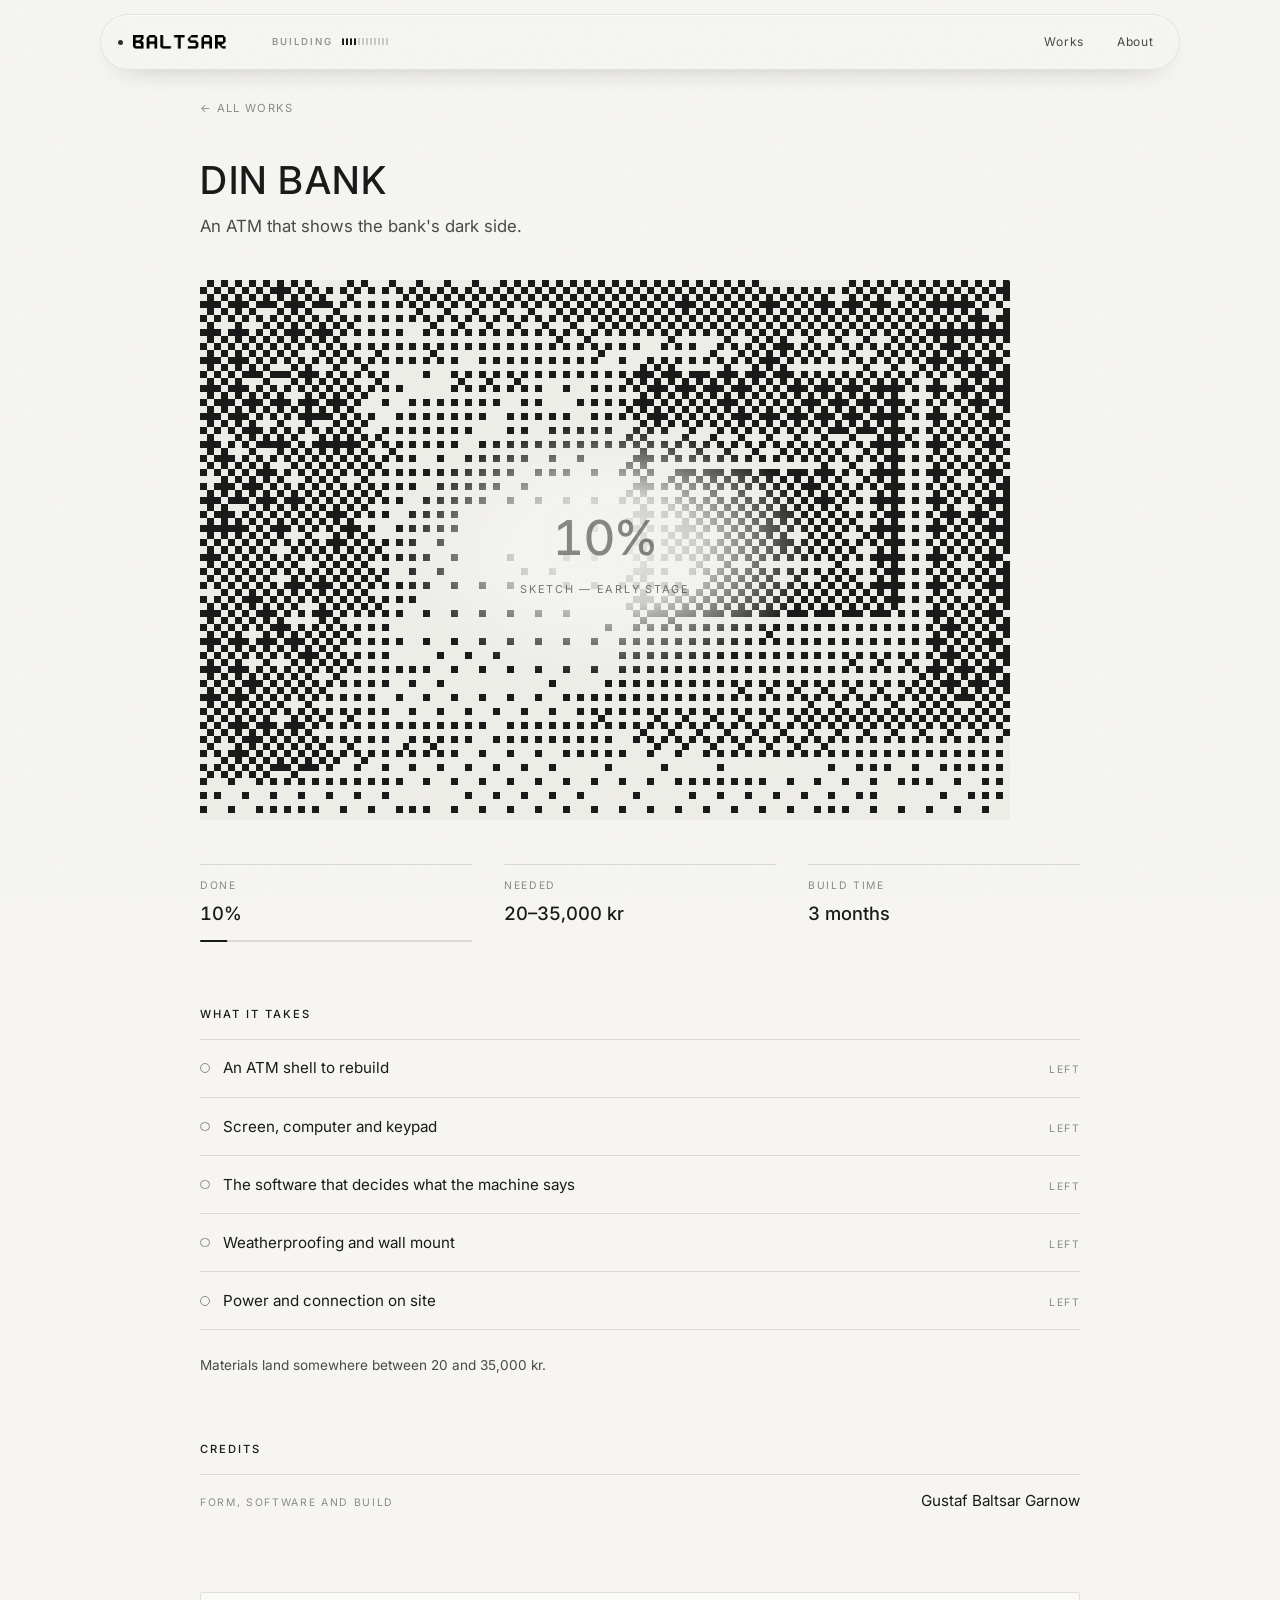
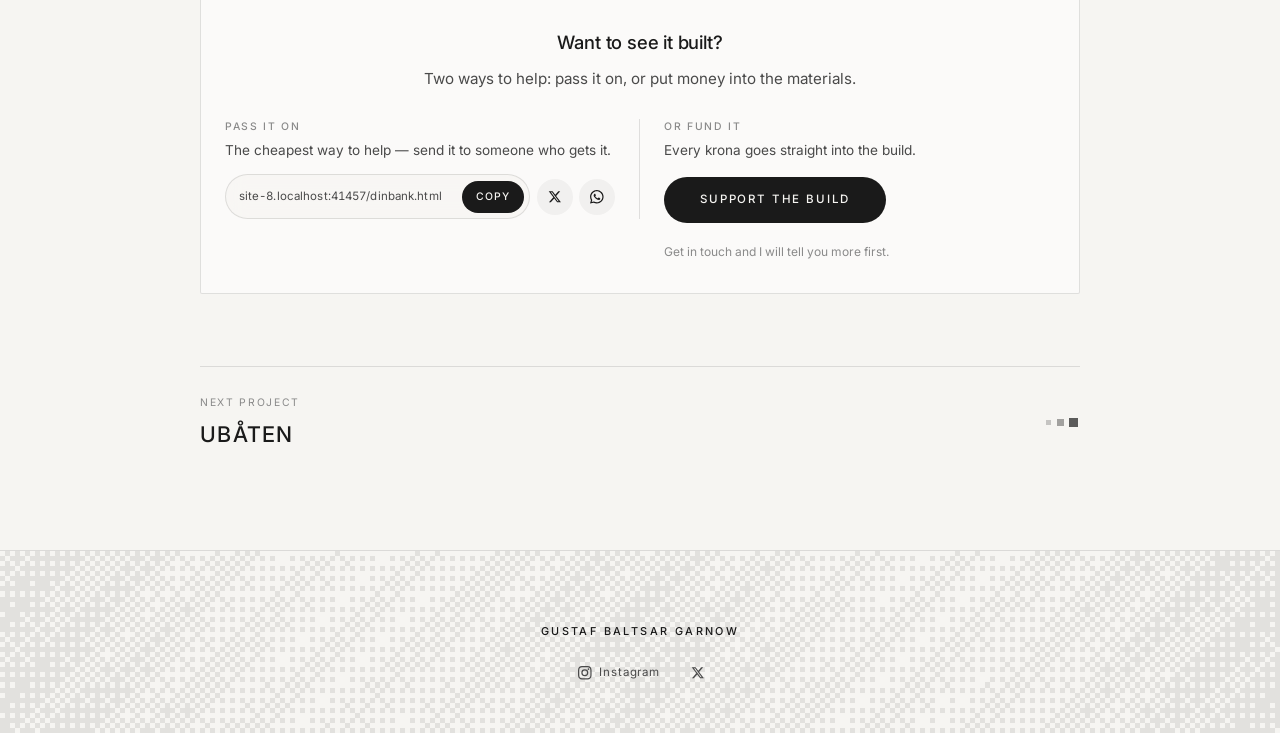
==== dinbank.html @ e1913dc8 "Lead the homepage with a full-bleed LINJEN hero. Keep unfinished works secondary and still — no dith" ====
<!DOCTYPE html>
<html lang="en">
<head>
  <meta charset="UTF-8" />
  <meta name="viewport" content="width=device-width, initial-scale=1" />
  <title>DIN BANK — an ATM that shows the bank's dark side | BALTSAR</title>
  <meta name="description" content="DIN BANK is an ATM with no bank — a build at 10%. Materials between 20 and 35,000 kr. Share it or support the build." />
  <meta name="author" content="Gustaf Baltsar Garnow" />
  <meta name="theme-color" content="#f6f5f2" />
  <meta name="color-scheme" content="light" />
  <link rel="canonical" href="https://www.baltsar.art/dinbank.html" />

  <meta property="og:site_name" content="BALTSAR" />
  <meta property="og:type" content="article" />
  <meta property="og:locale" content="en_GB" />
  <meta property="og:url" content="https://www.baltsar.art/dinbank.html" />
  <meta property="og:title" content="DIN BANK — an ATM that shows the bank's dark side | BALTSAR" />
  <meta property="og:description" content="DIN BANK is an ATM with no bank — a build at 10%. Materials between 20 and 35,000 kr. Share it or support the build." />
  <meta property="og:image" content="https://www.baltsar.art/images/og.jpg" />
  <meta property="og:image:secure_url" content="https://www.baltsar.art/images/og.jpg" />
  <meta property="og:image:type" content="image/jpeg" />
  <meta property="og:image:width" content="1200" />
  <meta property="og:image:height" content="630" />
  <meta property="og:image:alt" content="LINJEN — a phone booth standing alone in a field in Österlen" />

  <meta name="twitter:card" content="summary_large_image" />
  <meta name="twitter:title" content="DIN BANK — an ATM that shows the bank's dark side | BALTSAR" />
  <meta name="twitter:description" content="DIN BANK is an ATM with no bank — a build at 10%. Materials between 20 and 35,000 kr. Share it or support the build." />
  <meta name="twitter:image" content="https://www.baltsar.art/images/og.jpg" />
  <meta name="twitter:image:alt" content="LINJEN — a phone booth standing alone in a field in Österlen" />

  <link rel="icon" href="images/favicon.ico" sizes="any" />
  <link rel="icon" type="image/png" href="images/favicon-32.png" />
  <link rel="apple-touch-icon" href="images/apple-touch-icon.png" />

  <link rel="preconnect" href="https://fonts.googleapis.com" />
  <link rel="preconnect" href="https://fonts.gstatic.com" crossorigin />
  <link href="https://fonts.googleapis.com/css2?family=Inter:wght@300;400;500&display=swap" rel="stylesheet" />
  <link rel="stylesheet" href="styles.css" />
  <script type="application/ld+json">
  {
    "@context": "https://schema.org",
    "@type": "CreativeWork",
    "name": "DIN BANK",
    "headline": "An ATM that shows the bank's dark side.",
    "description": "An ATM with no bank. What it takes to build, and what it costs.",
    "url": "https://www.baltsar.art/dinbank.html",
    "image": "https://www.baltsar.art/images/og-dinbank.jpg",
    "creator": { "@type": "Person", "name": "Gustaf Baltsar Garnow" },
    "inLanguage": "en"
  }
  </script>
</head>
<body>
  <a class="skip-link" href="#top">Skip to content</a>
  <div class="noise" aria-hidden="true"></div>

  <header class="site-header">
    <div class="bar">
      <a class="logo" href="index.html">
        <span class="led" aria-hidden="true"></span>
        <img src="images/logo.png" alt="BALTSAR" width="119" height="18" />
      </a>
      <p class="bar-state" aria-hidden="true" data-progress="34">
        <span class="bar-state-label">Building</span>
        <span class="bar-meter"><b></b></span>
      </p>
      <nav class="nav">
        <a href="index.html#verk">Works</a>
        <a href="index.html#om">About</a>
      </nav>
      <div class="bar-scroll" aria-hidden="true"><span></span></div>
    </div>
  </header>

  <main class="item" id="top">
    <a class="item-back" href="index.html#verk">All works</a>

    <header class="item-head">
      <h1 class="item-title">DIN BANK</h1>
      <p class="item-line">An ATM that shows the bank's dark side.</p>
    </header>

    <figure class="item-hero is-unbuilt" data-dither>
      <img src="images/dinbank-full.jpg" alt="DIN BANK — sketch of an ATM set into a brick wall" />
      <canvas class="dither" aria-hidden="true"></canvas>
      <figcaption class="item-hero-badge">
        <span class="item-hero-pct">10%</span>
        <span class="item-hero-note">Sketch — early stage</span>
      </figcaption>
    </figure>

    <section class="facts" aria-label="Current status">
      <div class="fact">
        <p class="fact-label">Done</p>
        <p class="fact-value">10%</p>
        <div class="fact-bar" aria-hidden="true">
          <div class="fact-bar-fill" data-progress="10"></div>
        </div>
      </div>
      <div class="fact">
        <p class="fact-label">Needed</p>
        <p class="fact-value">20–35,000 kr</p>
      </div>
      <div class="fact">
        <p class="fact-label">Build time</p>
        <p class="fact-value">3 months</p>
      </div>
    </section>

    <section class="block">
      <h2 class="block-heading">What it takes</h2>
      <ul class="steps">
        <li class="step">
          <span class="step-mark" aria-hidden="true"></span>
          <span class="step-text">An ATM shell to rebuild</span>
          <span class="step-state">Left</span>
        </li>
        <li class="step">
          <span class="step-mark" aria-hidden="true"></span>
          <span class="step-text">Screen, computer and keypad</span>
          <span class="step-state">Left</span>
        </li>
        <li class="step">
          <span class="step-mark" aria-hidden="true"></span>
          <span class="step-text">The software that decides what the machine says</span>
          <span class="step-state">Left</span>
        </li>
        <li class="step">
          <span class="step-mark" aria-hidden="true"></span>
          <span class="step-text">Weatherproofing and wall mount</span>
          <span class="step-state">Left</span>
        </li>
        <li class="step">
          <span class="step-mark" aria-hidden="true"></span>
          <span class="step-text">Power and connection on site</span>
          <span class="step-state">Left</span>
        </li>
      </ul>
      <p class="block-note">
        Materials land somewhere between 20 and 35,000 kr.
      </p>
    </section>

    <section class="block">
      <h2 class="block-heading">Credits</h2>
      <ul class="credits">
        <li class="credit">
          <span class="credit-label">Form, software and build</span>
          <span class="credit-value">Gustaf Baltsar Garnow</span>
        </li>
      </ul>
    </section>

    <section class="support" data-share aria-label="Support this work">
      <h2 class="support-heading">Want to see it built?</h2>
      <p class="support-text">
        Two ways to help: pass it on, or put money into the materials.
      </p>

      <div class="support-ways">
        <div class="support-way">
          <p class="support-way-label">Pass it on</p>
          <p class="support-way-note">The cheapest way to help — send it to someone who gets it.</p>
      <div class="share-rail">
        <div class="share-link">
          <span class="share-url" data-share-url></span>
          <button class="share-copy" type="button" data-share-copy>Copy</button>
        </div>
        <button class="share-native" type="button" data-share-native hidden aria-label="Share via device">
          <svg viewBox="0 0 24 24" aria-hidden="true"><path fill="currentColor" d="M18 16.08c-.76 0-1.44.3-1.96.77L8.91 12.7c.05-.23.09-.46.09-.7s-.04-.47-.09-.7l7.05-4.11c.54.5 1.25.81 2.04.81 1.66 0 3-1.34 3-3s-1.34-3-3-3-3 1.34-3 3c0 .24.04.47.09.7L8.04 9.81C7.5 9.31 6.79 9 6 9c-1.66 0-3 1.34-3 3s1.34 3 3 3c.79 0 1.5-.31 2.04-.81l7.12 4.16c-.05.21-.08.43-.08.65 0 1.61 1.31 2.92 2.92 2.92s2.92-1.31 2.92-2.92-1.31-2.92-2.92-2.92z"/></svg>
          <span>Share</span>
        </button>
        <a class="share-icon" data-share-x href="#" target="_blank" rel="noopener" aria-label="Share on X">
          <svg viewBox="0 0 24 24" aria-hidden="true"><path fill="currentColor" d="M18.244 2.25h3.308l-7.227 8.26 8.502 11.24H16.17l-5.214-6.817L4.99 21.75H1.68l7.73-8.835L1.254 2.25H8.08l4.713 6.231zm-1.161 17.52h1.833L7.084 4.126H5.117z"/></svg>
        </a>
        <a class="share-icon" data-share-wa href="#" target="_blank" rel="noopener" aria-label="Share on WhatsApp">
          <svg viewBox="0 0 24 24" aria-hidden="true"><path fill="currentColor" d="M17.47 14.38c-.29-.14-1.7-.84-1.96-.93-.26-.1-.45-.14-.64.14-.19.28-.74.93-.9 1.12-.17.19-.33.21-.62.07-.29-.14-1.21-.45-2.3-1.43-.85-.76-1.42-1.7-1.59-1.98-.17-.29-.02-.44.12-.58.13-.13.29-.33.43-.5.14-.17.19-.28.29-.47.1-.19.05-.35-.02-.5-.07-.14-.64-1.54-.88-2.11-.23-.55-.47-.48-.64-.48h-.55c-.19 0-.5.07-.76.35-.26.28-1 1-1 2.43s1.02 2.82 1.17 3.01c.14.19 2.01 3.07 4.87 4.3.68.29 1.21.47 1.62.6.68.22 1.3.19 1.79.11.55-.08 1.7-.69 1.94-1.36.24-.67.24-1.24.17-1.36-.07-.11-.26-.18-.55-.32zM12.05 21.8h-.01a9.8 9.8 0 0 1-4.98-1.36l-.36-.21-3.7.97.99-3.61-.24-.37a9.77 9.77 0 0 1-1.5-5.22c0-5.4 4.4-9.8 9.81-9.8 2.62 0 5.08 1.02 6.93 2.88a9.74 9.74 0 0 1 2.87 6.93c0 5.41-4.4 9.8-9.8 9.8zm8.34-18.14A11.57 11.57 0 0 0 12.04 0C5.46 0 .1 5.35.1 11.93c0 2.1.55 4.15 1.59 5.96L0 24l6.26-1.64a11.9 11.9 0 0 0 5.78 1.47h.01c6.58 0 11.93-5.35 11.93-11.93 0-3.19-1.24-6.18-3.49-8.43z"/></svg>
        </a>
      </div>
        </div>

        <div class="support-way">
          <p class="support-way-label">Or fund it</p>
          <p class="support-way-note">Every krona goes straight into the build.</p>
          <a class="btn" href="mailto:hej@baltsar.art?subject=DIN%20BANK">Support the build</a>
          <p class="support-note">Get in touch and I will tell you more first.</p>
        </div>
      </div>
    </section>

    <nav class="item-next" aria-label="More works">
      <a href="ubaten.html">
        <span class="item-next-copy">
          <span class="item-next-label">Next project</span>
          <span class="item-next-title">UBÅTEN</span>
        </span>
        <span class="item-next-glyph" aria-hidden="true">
          <i></i><i></i><i></i>
        </span>
      </a>
    </nav>
  </main>

  <footer class="site-footer">
    <canvas class="footer-field" data-footer-field aria-hidden="true"></canvas>
    <div class="footer-inner">
      <p class="footer-name">Gustaf Baltsar Garnow</p>
      <nav class="footer-social" aria-label="Social">
        <a href="https://www.instagram.com/gustafbaltsar/" target="_blank" rel="noopener" aria-label="Instagram">
          <svg viewBox="0 0 24 24" aria-hidden="true"><path fill="currentColor" d="M12 2.16c3.2 0 3.58.01 4.85.07 3.25.15 4.77 1.69 4.92 4.92.06 1.27.07 1.65.07 4.85s-.01 3.58-.07 4.85c-.15 3.23-1.66 4.77-4.92 4.92-1.27.06-1.65.07-4.85.07s-3.58-.01-4.85-.07c-3.26-.15-4.77-1.7-4.92-4.92-.06-1.27-.07-1.65-.07-4.85s.01-3.58.07-4.85C2.38 3.92 3.9 2.38 7.15 2.23 8.42 2.17 8.8 2.16 12 2.16M12 0C8.74 0 8.33.01 7.05.07 2.7.27.27 2.69.07 7.05.01 8.33 0 8.74 0 12s.01 3.67.07 4.95c.2 4.36 2.62 6.78 6.98 6.98C8.33 23.99 8.74 24 12 24s3.67-.01 4.95-.07c4.35-.2 6.78-2.62 6.98-6.98.06-1.28.07-1.69.07-4.95s-.01-3.67-.07-4.95C23.73 2.69 21.31.27 16.95.07 15.67.01 15.26 0 12 0zm0 5.84A6.16 6.16 0 1 0 18.16 12 6.16 6.16 0 0 0 12 5.84zM12 16a4 4 0 1 1 4-4 4 4 0 0 1-4 4zm6.41-11.85a1.44 1.44 0 1 0 1.44 1.44 1.44 1.44 0 0 0-1.44-1.44z"/></svg>
          <span>Instagram</span>
        </a>
        <a href="https://x.com/gustafgarnow" target="_blank" rel="noopener" aria-label="X">
          <svg viewBox="0 0 24 24" aria-hidden="true"><path fill="currentColor" d="M18.244 2.25h3.308l-7.227 8.26 8.502 11.24H16.17l-5.214-6.817L4.99 21.75H1.68l7.73-8.835L1.254 2.25H8.08l4.713 6.231zm-1.161 17.52h1.833L7.084 4.126H5.117z"/></svg>
        </a>
      </nav>
    </div>
  </footer>

  <div class="lightbox" id="lightbox" hidden aria-hidden="true">
    <button class="lightbox-backdrop" type="button" aria-label="Close image" data-lightbox-close></button>
    <div class="lightbox-inner" role="dialog" aria-modal="true" aria-label="Enlarged image">
      <button class="lightbox-close" type="button" aria-label="Close image" data-lightbox-close>
        <span aria-hidden="true"></span>
      </button>
      <img class="lightbox-img" src="" alt="" />
      <p class="lightbox-caption"></p>
    </div>
  </div>

  <script src="main.js?v=5"></script>
</body>
</html>
---- styles.css ----
/* BALTSAR — light, minimal, always visible */

:root {
  --bg: #f6f5f2;
  --bg-soft: #eeede8;
  --ink: #1a1a1a;
  --ink-muted: #4a4a4a;
  --ink-faint: #8a8a8a;
  --line: rgba(26, 26, 26, 0.12);
  --ease: cubic-bezier(0.22, 1, 0.36, 1);
  --ease-out: cubic-bezier(0.16, 1, 0.3, 1);
  --radius: 2px;
}

*,
*::before,
*::after {
  box-sizing: border-box;
  margin: 0;
  padding: 0;
}

html {
  scroll-behavior: smooth;
  -webkit-font-smoothing: antialiased;
  -moz-osx-font-smoothing: grayscale;
}

@media (prefers-reduced-motion: reduce) {
  html { scroll-behavior: auto; }
  *, *::before, *::after {
    animation-duration: 0.01ms !important;
    animation-iteration-count: 1 !important;
    transition-duration: 0.01ms !important;
  }
}

body {
  font-family: "Inter", system-ui, -apple-system, sans-serif;
  font-weight: 400;
  font-size: 15px;
  line-height: 1.5;
  color: var(--ink);
  background: var(--bg);
  min-height: 100vh;
  overflow-x: hidden;
}

/* subtle film grain */
.noise {
  pointer-events: none;
  position: fixed;
  inset: 0;
  z-index: 1000;
  opacity: 0.03;
  background-image: url("data:image/svg+xml,%3Csvg viewBox='0 0 256 256' xmlns='http://www.w3.org/2000/svg'%3E%3Cfilter id='n'%3E%3CfeTurbulence type='fractalNoise' baseFrequency='0.85' numOctaves='4' stitchTiles='stitch'/%3E%3C/filter%3E%3Crect width='100%25' height='100%25' filter='url(%23n)'/%3E%3C/svg%3E");
  background-size: 180px;
  mix-blend-mode: multiply;
}

.skip-link {
  position: absolute;
  left: 1rem;
  top: -4rem;
  z-index: 200;
  padding: 0.65rem 1rem;
  background: var(--ink);
  color: var(--bg);
  font-size: 0.75rem;
  letter-spacing: 0.08em;
  text-transform: uppercase;
  text-decoration: none;
  border-radius: var(--radius);
  transition: top 0.2s var(--ease);
}

.skip-link:focus {
  top: 1rem;
}

/* header — floating glass bar */
.site-header {
  position: fixed;
  top: 0;
  left: 0;
  right: 0;
  z-index: 100;
  padding: 0.85rem 1.5rem;
  transition: padding 0.5s var(--ease);
}

.site-header.is-scrolled {
  padding: 0.5rem 1.5rem;
}

.bar {
  position: relative;
  max-width: 1080px;
  margin: 0 auto;
  display: flex;
  align-items: center;
  justify-content: space-between;
  gap: 1.5rem;
  padding: 0.7rem 0.75rem 0.7rem 1.1rem;
  border-radius: 999px;
  border: 1px solid rgba(26, 26, 26, 0.07);
  background: rgba(246, 245, 242, 0.5);
  backdrop-filter: blur(16px) saturate(1.7);
  -webkit-backdrop-filter: blur(16px) saturate(1.7);
  box-shadow: inset 0 1px 0 rgba(255, 255, 255, 0.75),
    0 10px 30px -24px rgba(26, 26, 26, 0.9);
  transition: background 0.5s var(--ease), border-color 0.5s var(--ease),
    box-shadow 0.5s var(--ease), padding 0.5s var(--ease);
}

.is-scrolled .bar {
  padding: 0.55rem 0.75rem 0.55rem 1.1rem;
  border-color: rgba(26, 26, 26, 0.11);
  background: rgba(246, 245, 242, 0.72);
  box-shadow: inset 0 1px 0 rgba(255, 255, 255, 0.8),
    0 14px 34px -26px rgba(26, 26, 26, 1);
}

/* dot grain caught in the glass */
.bar::before {
  content: "";
  position: absolute;
  inset: 0;
  border-radius: inherit;
  pointer-events: none;
  background-image: radial-gradient(var(--ink) 0.5px, transparent 0.6px);
  background-size: 4px 4px;
  opacity: 0.045;
}

/* light passes over the glass when you come near */
.bar::after {
  content: "";
  position: absolute;
  inset: 0;
  border-radius: inherit;
  pointer-events: none;
  background-image: linear-gradient(
    100deg,
    transparent 40%,
    rgba(255, 255, 255, 0.8) 50%,
    transparent 60%
  );
  background-size: 250% 100%;
  background-position: 130% 0;
  opacity: 0;
  transition: opacity 0.4s var(--ease), background-position 1.2s var(--ease-out);
}

.bar:hover::after {
  opacity: 1;
  background-position: -30% 0;
}

/* site state readout */
.bar-state {
  display: flex;
  align-items: center;
  gap: 0.6rem;
  margin-right: auto;
  margin-left: 1.4rem;
}

.bar-state-label {
  font-size: 0.6rem;
  font-weight: 500;
  letter-spacing: 0.2em;
  text-transform: uppercase;
  color: var(--ink-faint);
}

.bar-meter {
  position: relative;
  width: 46px;
  height: 7px;
  background-image: repeating-linear-gradient(
    to right,
    rgba(26, 26, 26, 0.2) 0 2px,
    transparent 2px 4px
  );
}

.bar-meter b {
  position: absolute;
  inset: 0;
  background-image: repeating-linear-gradient(
    to right,
    var(--ink) 0 2px,
    transparent 2px 4px
  );
  clip-path: inset(0 100% 0 0);
  transition: clip-path 1.4s steps(12, end) 0.35s;
}

/* scroll readout along the bottom of the glass */
.bar-scroll {
  position: absolute;
  left: 1.1rem;
  right: 1.1rem;
  bottom: 0;
  height: 2px;
  overflow: hidden;
}

.bar-scroll span {
  display: block;
  height: 100%;
  background-image: radial-gradient(var(--ink) 0.7px, transparent 0.9px);
  background-size: 4px 4px;
  transform: scaleX(0);
  transform-origin: left;
  opacity: 0.35;
  transition: transform 0.15s linear;
}

.logo {
  display: inline-flex;
  align-items: center;
  gap: 0.6rem;
  color: var(--ink);
  text-decoration: none;
  transition: opacity 0.3s var(--ease);
}

.logo img {
  display: block;
  height: 14px;
  width: auto;
  image-rendering: -webkit-optimize-contrast;
}

.logo:hover {
  opacity: 0.55;
}

/* status light — the site is being built, not finished */
.led {
  width: 5px;
  height: 5px;
  border-radius: 50%;
  background: var(--ink);
  opacity: 0.9;
  animation: led 6s steps(1, end) infinite;
}

@keyframes led {
  0%, 84% { opacity: 0.9; }
  85%, 87% { opacity: 0.15; }
  88%, 90% { opacity: 0.9; }
  91%, 93% { opacity: 0.15; }
  94%, 100% { opacity: 0.9; }
}

.nav {
  display: flex;
  gap: 0.35rem;
}

.nav a {
  position: relative;
  padding: 0.45rem 0.85rem;
  border-radius: 999px;
  font-size: 0.75rem;
  font-weight: 400;
  letter-spacing: 0.06em;
  color: var(--ink-muted);
  text-decoration: none;
  transition: color 0.3s var(--ease), background 0.3s var(--ease);
}

.nav a:hover,
.nav a:focus-visible {
  color: var(--ink);
  background: rgba(26, 26, 26, 0.045);
}

/* underline resolves dot by dot */
.nav a::after {
  content: "";
  position: absolute;
  left: 0.85rem;
  right: 0.85rem;
  bottom: 0.32rem;
  height: 2px;
  background-image: radial-gradient(var(--ink) 0.7px, transparent 0.9px);
  background-size: 4px 4px;
  clip-path: inset(0 100% 0 0);
  transition: clip-path 0.4s steps(5, end);
}

.nav a:hover::after,
.nav a:focus-visible::after {
  clip-path: inset(0 0 0 0);
}

/* hero — LINJEN owns the first viewport */
.hero {
  position: relative;
  min-height: 100svh;
  display: flex;
  flex-direction: column;
  justify-content: flex-end;
  color: #f3f1ea;
  background: #1a1a1a;
}

.hero-plane {
  position: absolute;
  inset: 0;
  display: block;
  overflow: hidden;
}

.hero-plane img {
  width: 100%;
  height: 100%;
  object-fit: cover;
  object-position: 50% 42%;
  display: block;
  transform: scale(1.04);
  filter: saturate(0.92) contrast(1.04) brightness(0.92);
  animation: hero-settle 2.4s var(--ease-out) both;
  transition: transform 1.4s var(--ease-out), filter 0.8s var(--ease);
}

.hero-plane:hover img,
.hero-plane:focus-visible img {
  transform: scale(1.07);
  filter: saturate(1) contrast(1.06) brightness(0.95);
}

.hero-plane:focus-visible {
  outline: none;
}

.hero-plane:focus-visible::after {
  content: "";
  position: absolute;
  inset: 0.75rem;
  border: 1px solid rgba(243, 241, 234, 0.7);
  pointer-events: none;
}

.hero::after {
  content: "";
  position: absolute;
  inset: 0;
  pointer-events: none;
  background:
    linear-gradient(to top, rgba(14, 14, 14, 0.78) 0%, rgba(14, 14, 14, 0.28) 42%, rgba(14, 14, 14, 0.12) 100%),
    radial-gradient(ellipse 80% 55% at 50% 100%, rgba(14, 14, 14, 0.55), transparent 70%);
}

.hero-copy {
  position: relative;
  z-index: 1;
  max-width: 1080px;
  width: 100%;
  margin: 0 auto;
  padding: 0 1.5rem 2.75rem;
  pointer-events: none;
  animation: hero-copy-in 1.1s var(--ease-out) 0.25s both;
}

.hero-copy .hero-cta {
  pointer-events: auto;
}

@media (min-width: 768px) {
  .hero-copy {
    padding: 0 2rem 3.25rem;
  }
}

.hero-brand {
  font-size: clamp(1.55rem, 4.2vw, 2.35rem);
  font-weight: 500;
  letter-spacing: 0.28em;
  text-transform: uppercase;
  line-height: 1;
  margin-bottom: 1.1rem;
}

.hero-work {
  font-size: 0.72rem;
  font-weight: 500;
  letter-spacing: 0.2em;
  text-transform: uppercase;
  color: rgba(243, 241, 234, 0.72);
  margin-bottom: 0.55rem;
}

.hero-line {
  max-width: 18rem;
  font-size: 1.05rem;
  font-weight: 400;
  line-height: 1.4;
  color: rgba(243, 241, 234, 0.88);
  margin-bottom: 1.35rem;
}

.hero-cta {
  display: inline-block;
  font-size: 0.68rem;
  font-weight: 500;
  letter-spacing: 0.16em;
  text-transform: uppercase;
  color: #f3f1ea;
  text-decoration: none;
  border-bottom: 1px solid rgba(243, 241, 234, 0.45);
  padding-bottom: 0.15rem;
  transition: border-color 0.35s var(--ease), opacity 0.35s var(--ease);
}

.hero-cta:hover,
.hero-cta:focus-visible {
  border-color: #f3f1ea;
}

.hero-cta:focus-visible {
  outline: 1px solid #f3f1ea;
  outline-offset: 4px;
}

@keyframes hero-settle {
  from {
    transform: scale(1.08);
    filter: saturate(0.85) contrast(1.02) brightness(0.78);
  }
  to {
    transform: scale(1.04);
    filter: saturate(0.92) contrast(1.04) brightness(0.92);
  }
}

@keyframes hero-copy-in {
  from {
    opacity: 0;
    transform: translateY(14px);
  }
  to {
    opacity: 1;
    transform: translateY(0);
  }
}

.visually-hidden {
  position: absolute;
  width: 1px;
  height: 1px;
  padding: 0;
  margin: -1px;
  overflow: hidden;
  clip: rect(0, 0, 0, 0);
  white-space: nowrap;
  border: 0;
}

/* works — unfinished pieces sit under the hero */
.works {
  display: grid;
  grid-template-columns: 1fr;
  gap: 2.5rem;
  padding: 3rem 1.5rem 3.5rem;
  max-width: 860px;
  margin: 0 auto;
  scroll-margin-top: 5rem;
}

@media (min-width: 720px) {
  .works {
    grid-template-columns: repeat(2, 1fr);
    gap: 1.75rem;
    padding-left: 2rem;
    padding-right: 2rem;
  }
}

.work {
  display: block;
  color: inherit;
  text-decoration: none;
}

.work:focus-visible {
  outline: 1px solid var(--ink);
  outline-offset: 4px;
}

.work-media {
  position: relative;
  aspect-ratio: 4 / 3;
  overflow: hidden;
  background: var(--bg-soft);
  border-radius: var(--radius);
}

.work-media img {
  width: 100%;
  height: 100%;
  object-fit: cover;
  display: block;
  filter: saturate(0.94) contrast(1.02);
}

/* sketches stay still — no zoom / pixel hover */
.work--sketch .work-media img {
  filter: saturate(0.88) contrast(1.05);
}

.work--sketch:hover .work-media img,
.work--sketch:focus-visible .work-media img {
  transform: none;
}

.work-meta {
  padding-top: 0.9rem;
}

.work-title-row {
  display: flex;
  align-items: baseline;
  justify-content: space-between;
  gap: 0.75rem;
  margin-bottom: 0.5rem;
}

.work-title-row h2 {
  font-size: 0.72rem;
  font-weight: 500;
  letter-spacing: 0.14em;
  text-transform: uppercase;
}

.pct {
  font-size: 1.05rem;
  font-weight: 500;
  letter-spacing: 0.02em;
  color: var(--ink);
  font-variant-numeric: tabular-nums;
}
.work[data-progress="0"] .pct {
  font-size: 0.8rem;
  font-weight: 400;
  color: var(--ink-faint);
}


/* progress bar — more visible, especially high % */
.progress {
  height: 2px;
  background: var(--line);
  overflow: hidden;
  border-radius: 1px;
  margin-top: 0.15rem;
}

.progress-fill {
  height: 100%;
  width: 100%;
  background: var(--ink);
  transform: scaleX(0);
  transform-origin: left;
}

.progress-fill.is-on {
  transform: scaleX(calc(var(--p) / 100));
  transition: transform 1.1s var(--ease-out);
}

/* one-line under each work — clear, readable */
.work-line {
  margin-top: 0.7rem;
  font-size: 0.85rem;
  font-weight: 400;
  line-height: 1.45;
  color: var(--ink-muted);
}

/* about — impossible to miss */
.about {
  max-width: 26rem;
  margin: 0 auto;
  padding: 2.5rem 1.5rem 5rem;
  text-align: center;
  scroll-margin-top: 5rem;
  border-top: 1px solid var(--line);
}

.about-heading {
  font-size: 0.72rem;
  font-weight: 500;
  letter-spacing: 0.18em;
  text-transform: uppercase;
  color: var(--ink);
  margin-bottom: 1.5rem;
}

.about-lead {
  font-size: 1.05rem;
  font-weight: 400;
  line-height: 1.65;
  color: var(--ink);
  letter-spacing: -0.01em;
}

.about-more {
  margin-top: 1.25rem;
}

.about-more[hidden] {
  display: none;
}

.about-text {
  font-size: 0.95rem;
  font-weight: 400;
  line-height: 1.7;
  color: var(--ink);
  margin-bottom: 1rem;
}

.about-text--muted {
  color: var(--ink-muted);
  margin-bottom: 0;
}

.about-text a {
  color: var(--ink-muted);
  text-decoration: none;
  padding-bottom: 3px;
  background-image: radial-gradient(var(--ink) 0.6px, transparent 0.8px);
  background-size: 4px 4px;
  background-repeat: repeat-x;
  background-position: 0 100%;
  transition: color 0.3s var(--ease), background-size 0.35s steps(3, end);
}

.about-text a:hover,
.about-text a:focus-visible {
  color: var(--ink);
  background-size: 3px 4px;
}

.about-toggle {
  appearance: none;
  border: 0;
  background: none;
  padding: 0;
  margin-top: 1.5rem;
  font: inherit;
  font-size: 0.72rem;
  font-weight: 400;
  letter-spacing: 0.1em;
  text-transform: uppercase;
  color: var(--ink-faint);
  cursor: pointer;
  position: relative;
  transition: color 0.3s var(--ease);
}

.about-toggle::after {
  content: "";
  position: absolute;
  left: 0;
  bottom: -2px;
  width: 100%;
  height: 1px;
  background: currentColor;
  transform: scaleX(0);
  transform-origin: right;
  transition: transform 0.35s var(--ease);
}

.about-toggle:hover {
  color: var(--ink);
}

.about-toggle:hover::after {
  transform: scaleX(1);
  transform-origin: left;
}

.about-link {
  margin-top: 1.75rem;
}

.about-link a {
  font-size: 0.72rem;
  font-weight: 400;
  letter-spacing: 0.08em;
  color: var(--ink-faint);
  text-decoration: none;
  transition: color 0.3s var(--ease);
  position: relative;
}

.about-link a::after {
  content: "";
  position: absolute;
  left: 0;
  bottom: -2px;
  width: 100%;
  height: 1px;
  background: currentColor;
  transform: scaleX(0);
  transform-origin: right;
  transition: transform 0.35s var(--ease);
}

.about-link a:hover {
  color: var(--ink);
}

.about-link a:hover::after {
  transform: scaleX(1);
  transform-origin: left;
}

/* footer — quiet pixel field */
.site-footer {
  position: relative;
  isolation: isolate;
  overflow: hidden;
  margin-top: 2rem;
  padding: 4.5rem 1.5rem 2.75rem;
  text-align: center;
  border-top: 1px solid var(--line);
}

.footer-field {
  position: absolute;
  inset: 0;
  z-index: 0;
  width: 100%;
  height: 100%;
  display: block;
  pointer-events: none;
  image-rendering: pixelated;
  opacity: 0.55;
}

.footer-inner {
  position: relative;
  z-index: 1;
  display: grid;
  gap: 1.1rem;
  justify-items: center;
}

.footer-name {
  font-size: 0.68rem;
  font-weight: 500;
  letter-spacing: 0.22em;
  text-transform: uppercase;
  color: var(--ink);
}

.footer-social {
  display: flex;
  gap: 0.35rem;
}

.footer-social a {
  position: relative;
  display: inline-flex;
  align-items: center;
  gap: 0.45rem;
  padding: 0.45rem 0.85rem;
  border-radius: 999px;
  font-size: 0.72rem;
  letter-spacing: 0.08em;
  color: var(--ink-muted);
  text-decoration: none;
  transition: color 0.3s var(--ease), background 0.3s var(--ease);
}

.footer-social svg {
  width: 0.85rem;
  height: 0.85rem;
  display: block;
  flex: 0 0 auto;
}

.footer-social a[aria-label="X"] {
  padding: 0.45rem 0.7rem;
}

.footer-social a:hover,
.footer-social a:focus-visible {
  color: var(--ink);
  background: rgba(26, 26, 26, 0.045);
}

.footer-social a::after {
  content: "";
  position: absolute;
  left: 0.85rem;
  right: 0.85rem;
  bottom: 0.28rem;
  height: 2px;
  background-image: radial-gradient(var(--ink) 0.7px, transparent 0.9px);
  background-size: 4px 4px;
  clip-path: inset(0 100% 0 0);
  transition: clip-path 0.4s steps(5, end);
}

.footer-social a:hover::after,
.footer-social a:focus-visible::after {
  clip-path: inset(0 0 0 0);
}

/* share rail */
.share {
  margin-top: 2rem;
  padding-top: 1.15rem;
  border-top: 1px solid var(--line);
}

.share-hook {
  font-size: 0.9rem;
  font-weight: 400;
  line-height: 1.4;
  letter-spacing: -0.01em;
  color: var(--ink);
  margin-bottom: 0.7rem;
}

.support .share-rail {
  margin-top: 0.85rem;
}

.share-rail {
  display: flex;
  flex-wrap: nowrap;
  gap: 0.4rem;
  align-items: center;
}

.share-link {
  flex: 1 1 auto;
  min-width: 0;
  display: grid;
  grid-template-columns: 1fr auto;
  align-items: center;
  gap: 0.45rem;
  padding: 0.35rem 0.35rem 0.35rem 0.8rem;
  border: 1px solid var(--line);
  border-radius: 999px;
  background: rgba(246, 245, 242, 0.65);
  backdrop-filter: blur(10px);
  -webkit-backdrop-filter: blur(10px);
}

.share-url {
  min-width: 0;
  overflow: hidden;
  text-overflow: ellipsis;
  white-space: nowrap;
  font-size: 0.72rem;
  font-variant-numeric: tabular-nums;
  letter-spacing: 0.01em;
  color: var(--ink-muted);
}

.share-copy,
.share-native,
.share-icon {
  appearance: none;
  border: 0;
  display: inline-flex;
  align-items: center;
  justify-content: center;
  gap: 0.35rem;
  padding: 0.5rem 0.85rem;
  border-radius: 999px;
  font: inherit;
  font-size: 0.65rem;
  font-weight: 500;
  letter-spacing: 0.1em;
  text-transform: uppercase;
  text-decoration: none;
  cursor: pointer;
  transition: transform 0.3s var(--ease), opacity 0.3s var(--ease),
    background 0.3s var(--ease), color 0.3s var(--ease);
}

.share-copy {
  color: var(--bg);
  background: var(--ink);
  white-space: nowrap;
  position: relative;
  overflow: hidden;
  isolation: isolate;
}

.share-copy::after {
  content: "";
  position: absolute;
  inset: 0;
  z-index: -1;
  background-image: radial-gradient(var(--bg) 0.6px, transparent 0.7px);
  background-size: 6px 6px;
  opacity: 0;
  transition: opacity 0.35s var(--ease), background-size 0.35s steps(4, end);
}

.share-copy:hover::after,
.share-copy:focus-visible::after,
.share-copy.is-copied::after {
  opacity: 0.45;
  background-size: 3px 3px;
}

.share-copy.is-copied {
  background: #2f2f2f;
}

.share-native,
.share-icon {
  color: var(--ink);
  background: rgba(26, 26, 26, 0.045);
  border: 1px solid transparent;
}

.share-native svg,
.share-icon svg {
  width: 0.85rem;
  height: 0.85rem;
  display: block;
  flex: 0 0 auto;
}

.share-icon {
  width: 2.25rem;
  height: 2.25rem;
  padding: 0;
  flex: 0 0 auto;
}

.share-native:hover,
.share-native:focus-visible,
.share-icon:hover,
.share-icon:focus-visible {
  background: rgba(26, 26, 26, 0.08);
}

.share-native[hidden] {
  display: none;
}

.item .share {
  max-width: 34rem;
}

.item .support {
  max-width: none;
}

.about ~ .share {
  max-width: 26rem;
  margin-left: auto;
  margin-right: auto;
  padding: 0 1.5rem 2.5rem;
  border-top: 0;
  text-align: center;
}

.about ~ .share .share-rail {
  justify-content: center;
}

.about ~ .share .share-hook {
  text-align: center;
}

@media (max-width: 639px) {
  .share-rail {
    flex-wrap: wrap;
  }

  .share-link {
    flex: 1 1 100%;
  }

  .share-native {
    flex: 1 1 auto;
  }

  .share-icon {
    width: 2.5rem;
    height: 2.5rem;
  }
}

a:focus-visible {
  outline: 1px solid var(--ink);
  outline-offset: 3px;
}

::selection {
  background: rgba(26, 26, 26, 0.12);
}

/* ---------- verk-sida ---------- */

.item {
  max-width: 58rem;
  margin: 0 auto;
  padding: 6rem 1.5rem 4rem;
}

.item-back {
  display: inline-block;
  font-size: 0.7rem;
  letter-spacing: 0.12em;
  text-transform: uppercase;
  color: var(--ink-faint);
  text-decoration: none;
  transition: color 0.3s var(--ease);
}

.item-back::before {
  content: "← ";
}

.item-back:hover {
  color: var(--ink);
}

.item-head {
  margin-top: 2.5rem;
  max-width: 34rem;
}

.item-title {
  font-size: clamp(1.6rem, 6vw, 2.4rem);
  font-weight: 500;
  letter-spacing: 0.04em;
  text-transform: uppercase;
  line-height: 1.1;
}

.item-line {
  margin-top: 0.75rem;
  font-size: 1.05rem;
  line-height: 1.6;
  color: var(--ink-muted);
}

.item-hero {
  position: relative;
  margin-top: 2.5rem;
  aspect-ratio: 3 / 2;
  max-height: 60vh;
  border-radius: var(--radius);
  overflow: hidden;
  background: var(--bg-soft);
}

.item-hero img {
  width: 100%;
  height: 100%;
  object-fit: cover;
  display: block;
}

.item-hero[data-dither] img {
  opacity: 0;
}

.dither {
  position: absolute;
  inset: 0;
  width: 100%;
  height: 100%;
  display: block;
  image-rendering: pixelated;
}

.item-hero-badge {
  position: absolute;
  inset: 0;
  z-index: 1;
  display: grid;
  place-content: center;
  justify-items: center;
  gap: 0.4rem;
  text-align: center;
  padding: 1rem;
}

/* keeps the label readable through the dither */
.item-hero-badge::before {
  content: "";
  position: absolute;
  inset: 0;
  z-index: -1;
  background: radial-gradient(
    ellipse 26% 24% at 50% 50%,
    rgba(246, 245, 242, 0.94) 0%,
    rgba(246, 245, 242, 0.82) 45%,
    rgba(246, 245, 242, 0) 100%
  );
}

.item-hero-pct {
  font-size: clamp(2rem, 7vw, 3rem);
  font-weight: 500;
  color: rgba(26, 26, 26, 0.5);
  font-variant-numeric: tabular-nums;
  text-shadow: 0 0 30px rgba(246, 245, 242, 0.95);
}

.item-hero-note {
  font-size: 0.68rem;
  letter-spacing: 0.16em;
  text-transform: uppercase;
  color: rgba(26, 26, 26, 0.58);
  text-shadow: 0 0 20px rgba(246, 245, 242, 0.95);
}

/* fakta */
.facts {
  display: grid;
  grid-template-columns: 1fr;
  gap: 1.25rem;
  margin-top: 2.75rem;
}

@media (min-width: 640px) {
  .facts {
    grid-template-columns: repeat(3, 1fr);
    gap: 2rem;
  }
}

.fact {
  border-top: 1px solid var(--line);
  padding-top: 0.85rem;
}

.fact-label {
  font-size: 0.65rem;
  letter-spacing: 0.16em;
  text-transform: uppercase;
  color: var(--ink-faint);
}

.fact-value {
  margin-top: 0.4rem;
  font-size: 1.15rem;
  font-weight: 500;
  color: var(--ink);
  font-variant-numeric: tabular-nums;
}

.fact-bar {
  height: 2px;
  margin-top: 0.75rem;
  background: var(--line);
  border-radius: 1px;
  overflow: hidden;
}

.fact-bar-fill {
  height: 100%;
  width: 100%;
  background: var(--ink);
  transform: scaleX(0);
  transform-origin: left;
  transition: transform 1.1s var(--ease-out);
}

/* block */
.block {
  margin-top: 4rem;
}

.block-heading {
  font-size: 0.7rem;
  font-weight: 500;
  letter-spacing: 0.18em;
  text-transform: uppercase;
  color: var(--ink);
  padding-bottom: 1rem;
  border-bottom: 1px solid var(--line);
}

.block-note {
  margin-top: 1.5rem;
  max-width: 34rem;
  font-size: 0.85rem;
  line-height: 1.65;
  color: var(--ink-muted);
}

.story {
  max-width: 36rem;
  margin-top: 1.5rem;
}

.story p {
  font-size: 0.98rem;
  font-weight: 400;
  line-height: 1.7;
  color: var(--ink);
  margin-bottom: 1.15rem;
}

.story p:last-child,
.story .story-end {
  margin-bottom: 0;
  color: var(--ink-muted);
}

.shots--story {
  margin-top: 2rem;
}

.shot--square {
  aspect-ratio: 1 / 1;
}

.shot--portrait {
  aspect-ratio: 3 / 4;
}

.shot--wide {
  aspect-ratio: 16 / 9;
}

@media (min-width: 640px) {
  .shots--story {
    grid-template-columns: 1fr 0.85fr 1.15fr;
    align-items: start;
  }

  .shots--story .shot--portrait {
    aspect-ratio: 3 / 4;
  }
}

/* steg */
.steps,
.credits {
  list-style: none;
}

.step {
  display: grid;
  grid-template-columns: auto 1fr auto;
  align-items: baseline;
  gap: 0.85rem;
  padding: 1.05rem 0;
  border-bottom: 1px solid var(--line);
}

.step-mark {
  width: 0.6rem;
  height: 0.6rem;
  border-radius: 999px;
  border: 1px solid var(--ink-faint);
  align-self: center;
}

.step.is-done .step-mark {
  background: var(--ink);
  border-color: var(--ink);
}

.step-text {
  font-size: 0.95rem;
  line-height: 1.55;
}

.step.is-done .step-text {
  color: var(--ink-muted);
}

.step-state {
  font-size: 0.65rem;
  letter-spacing: 0.14em;
  text-transform: uppercase;
  color: var(--ink-faint);
  white-space: nowrap;
}

.step.is-done .step-state {
  color: var(--ink);
}

/* credits */
.credit {
  display: flex;
  align-items: baseline;
  justify-content: space-between;
  gap: 1.5rem;
  padding: 0.95rem 0;
  border-bottom: 1px solid var(--line);
}

.credit:last-child {
  border-bottom: 0;
}

.credit-label {
  font-size: 0.65rem;
  letter-spacing: 0.16em;
  text-transform: uppercase;
  color: var(--ink-faint);
}

.credit-value {
  font-size: 0.95rem;
  color: var(--ink);
  text-align: right;
}

/* cta */
/* support — share and fund as one ask */
.support {
  margin-top: 4rem;
  padding: 2.25rem 1.5rem 2rem;
  border: 1px solid var(--line);
  border-radius: var(--radius);
  background: rgba(255, 255, 255, 0.5);
}

.support-heading {
  font-size: 1.15rem;
  font-weight: 500;
  letter-spacing: -0.01em;
  text-align: center;
}

.support-text {
  margin: 0.65rem auto 0;
  max-width: 28rem;
  font-size: 0.95rem;
  line-height: 1.6;
  color: var(--ink-muted);
  text-align: center;
}

.support-ways {
  display: grid;
  grid-template-columns: 1fr;
  gap: 1.75rem;
  margin-top: 1.75rem;
}

@media (min-width: 720px) {
  .support-ways:not(.support-ways--solo) {
    grid-template-columns: 1fr 1fr;
    gap: 0;
    align-items: start;
  }

  .support-ways:not(.support-ways--solo) .support-way:first-child {
    padding-right: 1.5rem;
    border-right: 1px solid var(--line);
  }

  .support-ways:not(.support-ways--solo) .support-way:last-child {
    padding-left: 1.5rem;
  }
}

.support-way-label {
  font-size: 0.65rem;
  font-weight: 500;
  letter-spacing: 0.16em;
  text-transform: uppercase;
  color: var(--ink-faint);
}

.support-way-note {
  margin-top: 0.4rem;
  font-size: 0.85rem;
  line-height: 1.45;
  color: var(--ink-muted);
}

.support .btn {
  margin-top: 1rem;
}

.support-note {
  margin-top: 0.85rem;
  font-size: 0.75rem;
  color: var(--ink-faint);
}

.cta {
  margin-top: 4rem;
  padding: 2.75rem 1.75rem;
  text-align: center;
  border: 1px solid var(--line);
  border-radius: var(--radius);
  background: rgba(255, 255, 255, 0.5);
}

.cta-heading {
  font-size: 1.15rem;
  font-weight: 500;
  letter-spacing: -0.01em;
}

.cta-text {
  margin: 0.75rem auto 0;
  max-width: 26rem;
  font-size: 0.95rem;
  line-height: 1.65;
  color: var(--ink-muted);
}

.btn {
  display: inline-block;
  margin-top: 1.75rem;
  padding: 0.9rem 2.25rem;
  font-size: 0.72rem;
  font-weight: 500;
  letter-spacing: 0.16em;
  text-transform: uppercase;
  color: var(--bg);
  background: var(--ink);
  border-radius: 999px;
  text-decoration: none;
  transition: transform 0.3s var(--ease), opacity 0.3s var(--ease);
  position: relative;
  overflow: hidden;
  isolation: isolate;
}

.btn::after {
  content: "";
  position: absolute;
  inset: 0;
  z-index: -1;
  background-image: radial-gradient(var(--bg) 0.6px, transparent 0.7px);
  background-size: 6px 6px;
  opacity: 0;
  transition: opacity 0.35s var(--ease), background-size 0.35s steps(4, end);
}

.btn:hover {
  transform: translateY(-1px);
  opacity: 0.88;
}

.btn:hover::after,
.btn:focus-visible::after {
  opacity: 0.5;
  background-size: 3px 3px;
}

.cta-note {
  margin-top: 1rem;
  font-size: 0.75rem;
  color: var(--ink-faint);
}

/* bilder */
.shots {
  display: grid;
  grid-template-columns: 1fr;
  gap: 0.75rem;
  margin-top: 1.75rem;
}

@media (min-width: 640px) {
  .shots {
    grid-template-columns: repeat(3, 1fr);
  }
}

.shot {
  appearance: none;
  border: 0;
  padding: 0;
  display: block;
  position: relative;
  aspect-ratio: 4 / 3;
  overflow: hidden;
  border-radius: var(--radius);
  background: var(--bg-soft);
  cursor: zoom-in;
}

.shot img {
  width: 100%;
  height: 100%;
  object-fit: cover;
  display: block;
  transition: transform 0.9s var(--ease-out);
}

.shot::after {
  content: "";
  position: absolute;
  inset: 0;
  pointer-events: none;
  background-image: radial-gradient(var(--ink) 0.5px, transparent 0.6px);
  background-size: 5px 5px;
  opacity: 0;
  transition: opacity 0.4s var(--ease), background-size 0.4s steps(4, end);
}

.shot:hover img {
  transform: scale(1.04);
}

.shot:hover::after,
.shot:focus-visible::after {
  opacity: 0.32;
  background-size: 3px 3px;
}

.shot:focus-visible {
  outline: 1px solid var(--ink);
  outline-offset: 3px;
}

/* nästa projekt — whole work, not a chapter */
.item-next {
  margin-top: 4.5rem;
  border-top: 1px solid var(--line);
}

.item-next a {
  display: flex;
  align-items: center;
  justify-content: space-between;
  gap: 1.5rem;
  padding: 1.75rem 0 0.25rem;
  text-decoration: none;
  color: inherit;
}

.item-next-copy {
  min-width: 0;
}

.item-next-label {
  display: block;
  font-size: 0.65rem;
  letter-spacing: 0.16em;
  text-transform: uppercase;
  color: var(--ink-faint);
}

.item-next-title {
  display: block;
  margin-top: 0.45rem;
  font-size: 1.35rem;
  font-weight: 500;
  letter-spacing: 0.06em;
  text-transform: uppercase;
  transition: opacity 0.3s var(--ease);
}

.item-next-glyph {
  flex: 0 0 auto;
  display: grid;
  grid-auto-flow: column;
  align-items: center;
  gap: 4px;
  width: 2.1rem;
  height: 1.1rem;
}

.item-next-glyph i {
  display: block;
  width: 5px;
  height: 5px;
  background: var(--ink);
  opacity: 0.22;
  transition: opacity 0.35s steps(3, end), transform 0.45s var(--ease-out);
}

.item-next-glyph i:nth-child(1) { transform: translateX(0); }
.item-next-glyph i:nth-child(2) {
  width: 7px;
  height: 7px;
  opacity: 0.38;
}
.item-next-glyph i:nth-child(3) {
  width: 9px;
  height: 9px;
  opacity: 0.7;
}

.item-next a:hover .item-next-title,
.item-next a:focus-visible .item-next-title {
  opacity: 0.55;
}

.item-next a:hover .item-next-glyph i,
.item-next a:focus-visible .item-next-glyph i {
  opacity: 1;
}

.item-next a:hover .item-next-glyph i:nth-child(1),
.item-next a:focus-visible .item-next-glyph i:nth-child(1) {
  transform: translateX(2px);
}

.item-next a:hover .item-next-glyph i:nth-child(2),
.item-next a:focus-visible .item-next-glyph i:nth-child(2) {
  transform: translateX(4px);
}

.item-next a:hover .item-next-glyph i:nth-child(3),
.item-next a:focus-visible .item-next-glyph i:nth-child(3) {
  transform: translateX(6px);
}

/* lightbox */
body.is-lightbox-open {
  overflow: hidden;
}

.lightbox {
  position: fixed;
  inset: 0;
  z-index: 2000;
  display: grid;
  place-items: center;
  padding: 1.5rem;
  animation: fade-in 0.35s var(--ease-out) both;
}

.lightbox[hidden] {
  display: none;
}

@keyframes fade-in {
  from { opacity: 0; }
  to { opacity: 1; }
}

.lightbox-backdrop {
  position: absolute;
  inset: 0;
  appearance: none;
  border: 0;
  padding: 0;
  background: rgba(246, 245, 242, 0.97);
  backdrop-filter: blur(20px);
  -webkit-backdrop-filter: blur(20px);
  cursor: zoom-out;
}

.lightbox-inner {
  position: relative;
  z-index: 1;
  max-width: min(72rem, 100%);
  max-height: 88vh;
  display: grid;
  gap: 0.85rem;
  justify-items: center;
}

.lightbox-img {
  max-width: 100%;
  max-height: 78vh;
  width: auto;
  height: auto;
  display: block;
  border-radius: var(--radius);
}

.lightbox-caption {
  font-size: 0.8rem;
  color: var(--ink-muted);
  text-align: center;
}

.lightbox-close {
  position: absolute;
  top: -2.75rem;
  right: 0;
  appearance: none;
  border: 0;
  width: 2.25rem;
  height: 2.25rem;
  border-radius: 999px;
  background: rgba(26, 26, 26, 0.06);
  color: var(--ink);
  cursor: pointer;
  transition: background 0.25s var(--ease);
}

.lightbox-close:hover {
  background: rgba(26, 26, 26, 0.12);
}

.lightbox-close span {
  display: block;
  width: 0.85rem;
  height: 0.85rem;
  margin: 0 auto;
  position: relative;
}

.lightbox-close span::before,
.lightbox-close span::after {
  content: "";
  position: absolute;
  top: 50%;
  left: 0;
  width: 100%;
  height: 1px;
  background: currentColor;
}

.lightbox-close span::before { transform: translateY(-50%) rotate(45deg); }
.lightbox-close span::after { transform: translateY(-50%) rotate(-45deg); }

@media (max-width: 639px) {
  .site-header {
    padding: 0.65rem 0.85rem;
  }

  .bar-state {
    display: none;
  }

  .item {
    padding: 5rem 1.25rem 3rem;
  }

  .step {
    grid-template-columns: auto 1fr;
    row-gap: 0.35rem;
  }

  .step-state {
    grid-column: 2;
  }

  .cta {
    padding: 2.25rem 1.25rem;
  }

  .lightbox {
    padding: 1rem;
  }

  .lightbox-close {
    top: -2.5rem;
  }
}
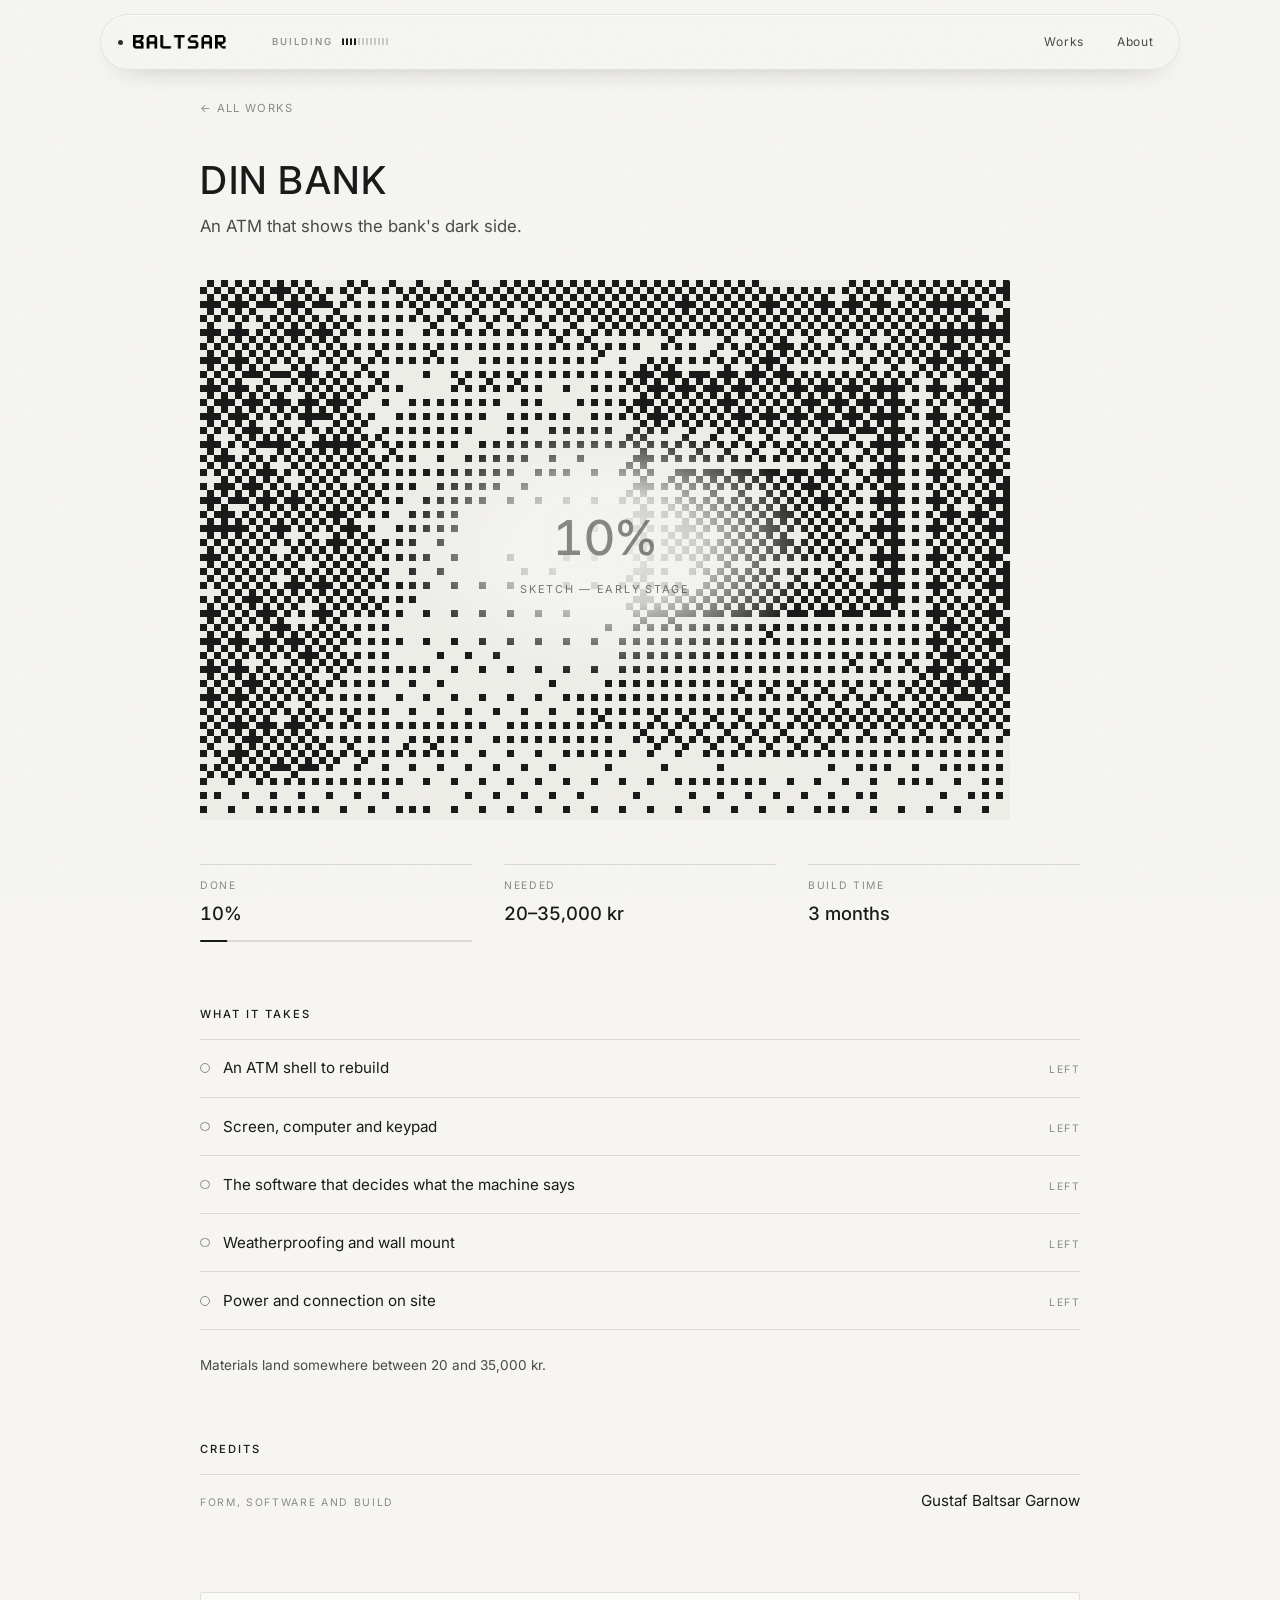
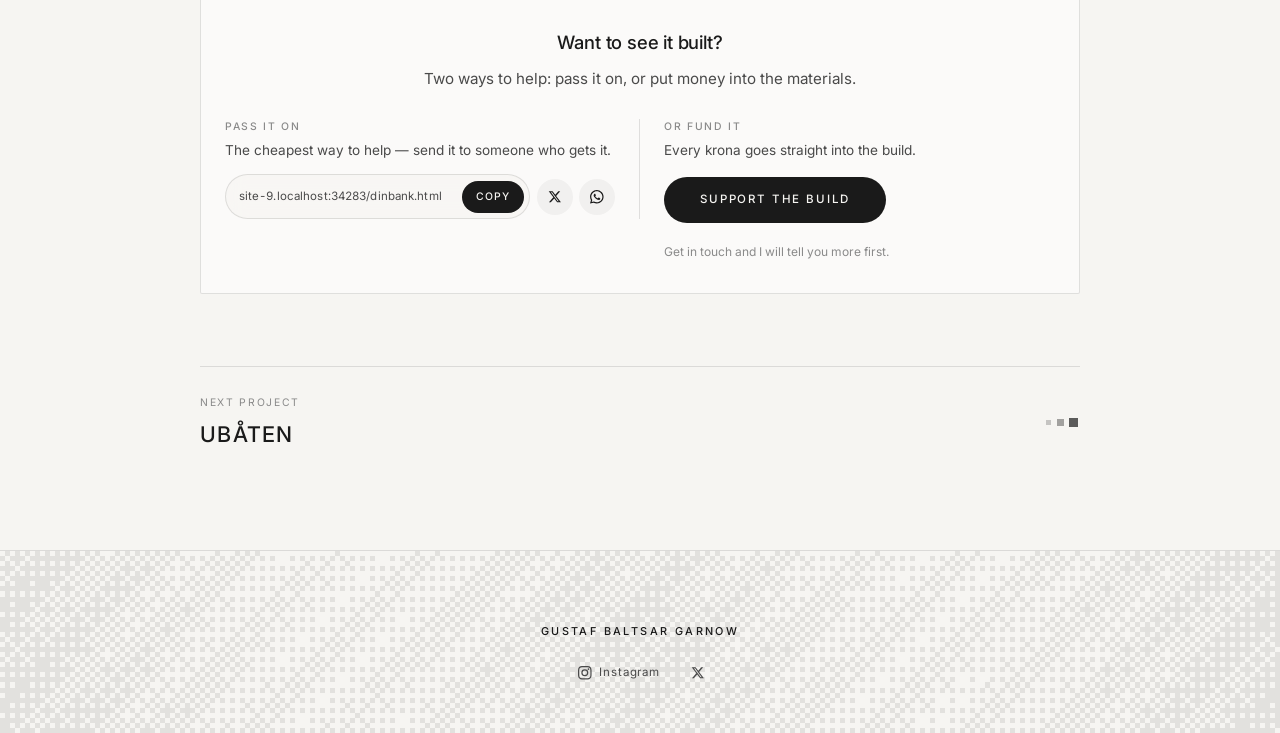
==== commit 2b2528dc: "feat: run the LINJEN drone footage as the hero on index and the work page Two cuts of the same field" ====
--- a/dinbank.html
+++ b/dinbank.html
@@ -229,6 +229,6 @@
     </div>
   </div>
 
-  <script src="main.js?v=5"></script>
+  <script src="main.js?v=11"></script>
 </body>
 </html>
--- a/styles.css
+++ b/styles.css
@@ -316,12 +316,15 @@
   overflow: hidden;
 }
 
-.hero-plane img {
+.hero-plane img,
+.hero-plane video {
   width: 100%;
   height: 100%;
   object-fit: cover;
   object-position: 50% 42%;
   display: block;
+  /* the anchor owns the click, never the video element */
+  pointer-events: none;
   transform: scale(1.04);
   filter: saturate(0.92) contrast(1.04) brightness(0.92);
   animation: hero-settle 2.4s var(--ease-out) both;
@@ -329,7 +332,9 @@
 }
 
 .hero-plane:hover img,
-.hero-plane:focus-visible img {
+.hero-plane:focus-visible img,
+.hero-plane:hover video,
+.hero-plane:focus-visible video {
   transform: scale(1.07);
   filter: saturate(1) contrast(1.06) brightness(0.95);
 }
@@ -1063,7 +1068,8 @@
   background: var(--bg-soft);
 }
 
-.item-hero img {
+.item-hero img,
+.item-hero video {
   width: 100%;
   height: 100%;
   object-fit: cover;
@@ -1758,3 +1764,276 @@
   }
 }
 
+
+/* ── The recorded call ─────────────────────────────────────── */
+/* One button that becomes her voice. Light drains when the line
+   opens (1.2s) and returns slower (2.5s). */
+
+.call {
+  --call-bg: var(--bg-soft);
+  --call-ink: var(--ink);
+  --call-muted: var(--ink-muted);
+  /* Darker than the site's --ink-faint: this section has to hold 4.5:1. */
+  --call-faint: #666666;
+  --call-hair: var(--line);
+  --call-progress: 1;
+
+  position: relative;
+  overflow: hidden;
+  margin-top: 4rem;
+  padding: 1.75rem 1.5rem 1.75rem 3.25rem;
+  border-radius: var(--radius);
+  background: var(--call-bg);
+  color: var(--call-ink);
+  transition: background 2.5s var(--ease-out), color 2.5s var(--ease-out);
+}
+
+.call[data-state="connecting"],
+.call[data-state="open"] {
+  --call-bg: #15171b;
+  --call-ink: #eceae5;
+  --call-muted: #a8a49c;
+  --call-faint: #8e8a82;
+  --call-hair: rgba(236, 234, 229, 0.16);
+  transition: background 1.2s var(--ease), color 1.2s var(--ease);
+}
+
+/* One height for every state, so nothing jumps under the reader. */
+.call-inner {
+  display: flex;
+  flex-direction: column;
+  justify-content: center;
+  min-height: 12rem;
+}
+
+/* The countdown is a line, because the work is called LINJEN. */
+.call-rail {
+  position: absolute;
+  top: 1.75rem;
+  bottom: 1.75rem;
+  left: 1.9rem;
+  width: 1px;
+  background: var(--call-hair);
+  opacity: 0;
+  transition: opacity 0.6s var(--ease);
+}
+
+.call[data-state="connecting"] .call-rail,
+.call[data-state="open"] .call-rail {
+  opacity: 1;
+}
+
+.call-rail-fill {
+  position: absolute;
+  inset: 0;
+  background: var(--call-ink);
+  transform: scaleY(var(--call-progress));
+  transform-origin: top;
+  opacity: 0.7;
+  transition: transform 0.15s linear;
+}
+
+.call-rail-fill.is-speaking {
+  animation: call-breathe 2.8s var(--ease) infinite;
+}
+
+@keyframes call-breathe {
+  0%, 100% { opacity: 0.5; }
+  50% { opacity: 0.95; }
+}
+
+.call-count {
+  position: absolute;
+  right: 0.45rem;
+  top: calc(var(--call-progress) * 100%);
+  transform: translateY(-100%);
+  font-family: "IBM Plex Mono", ui-monospace, SFMono-Regular, Menlo, monospace;
+  font-size: 0.6rem;
+  letter-spacing: 0.06em;
+  color: var(--call-faint);
+}
+
+.call-panel { display: none; }
+
+.call[data-state="idle"] .call-panel--idle,
+.call[data-state="connecting"] .call-panel--connecting,
+.call[data-state="open"] .call-panel--open,
+.call[data-state="ended"] .call-panel--ended {
+  display: block;
+  animation: call-in 0.9s var(--ease-out) both;
+}
+
+@keyframes call-in {
+  from { opacity: 0; transform: translateY(0.4rem); }
+  to { opacity: 1; transform: none; }
+}
+
+.call-note {
+  margin-top: 0.9rem;
+  font-size: 0.75rem;
+  line-height: 1.5;
+  color: var(--call-faint);
+}
+
+.call-status {
+  font-size: 0.65rem;
+  font-weight: 500;
+  letter-spacing: 0.18em;
+  text-transform: uppercase;
+  color: var(--call-faint);
+}
+
+.call-button {
+  appearance: none;
+  border: 1px solid transparent;
+  display: inline-flex;
+  align-items: center;
+  justify-content: center;
+  gap: 0.6rem;
+  min-height: 44px;
+  padding: 0.8rem 1.6rem;
+  border-radius: 999px;
+  font: inherit;
+  font-size: 0.68rem;
+  font-weight: 500;
+  letter-spacing: 0.14em;
+  text-transform: uppercase;
+  color: var(--call-bg);
+  background: var(--call-ink);
+  cursor: pointer;
+  transition: transform 0.3s var(--ease), background 1.2s var(--ease),
+    color 1.2s var(--ease);
+}
+
+.call-button svg {
+  width: 15px;
+  height: 15px;
+  flex: none;
+}
+
+.call-button:hover { transform: translateY(-1px); }
+.call-button:active { transform: none; }
+
+.call-button--quiet {
+  color: var(--call-ink);
+  background: transparent;
+  border-color: var(--call-hair);
+}
+
+/* Quiet text controls — never compete with her voice. */
+.call-hang {
+  appearance: none;
+  border: 0;
+  background: none;
+  display: inline-flex;
+  align-items: center;
+  min-height: 44px;
+  padding: 0 0.25rem;
+  font: inherit;
+  font-size: 0.65rem;
+  font-weight: 500;
+  letter-spacing: 0.16em;
+  text-transform: uppercase;
+  color: var(--call-faint);
+  cursor: pointer;
+  transition: color 0.3s var(--ease);
+}
+
+.call-hang:hover { color: var(--call-ink); }
+
+.call-button:focus-visible,
+.call-hang:focus-visible {
+  outline: 1px solid var(--call-ink);
+  outline-offset: 3px;
+}
+
+/* During the call the lines share one spot — she says one thing at a
+   time, and the block keeps its height so nothing shifts. */
+.call-script {
+  position: relative;
+  list-style: none;
+  max-width: 30rem;
+  min-height: 7.5rem;
+}
+
+.call-line {
+  position: absolute;
+  inset: 0 0 auto 0;
+  opacity: 0;
+  transform: translateY(0.4rem);
+  transition: opacity 0.8s var(--ease), transform 0.8s var(--ease);
+}
+
+.call-line.is-now { opacity: 1; transform: none; }
+
+.call-line-sv {
+  display: block;
+  font-size: 0.98rem;
+  line-height: 1.5;
+  color: var(--call-ink);
+}
+
+.call-line-en {
+  display: block;
+  margin-top: 0.3rem;
+  font-size: 0.76rem;
+  line-height: 1.5;
+  color: var(--call-faint);
+}
+
+.call-after-text {
+  margin-top: 0.6rem;
+  max-width: 26rem;
+  font-size: 1rem;
+  line-height: 1.55;
+  color: var(--call-ink);
+}
+
+.call-actions {
+  display: flex;
+  align-items: center;
+  flex-wrap: wrap;
+  gap: 0.5rem 1.25rem;
+  margin-top: 1.25rem;
+}
+
+/* The full text stays one click away, never in the way. */
+.call[data-state="ended"] .call-panel--open { display: none; }
+
+.call[data-state="ended"].is-reading .call-panel--open {
+  display: block;
+  margin-top: 1.5rem;
+  padding-top: 1.5rem;
+  border-top: 1px solid var(--call-hair);
+}
+
+.call[data-state="ended"].is-reading .call-script {
+  display: grid;
+  gap: 1.15rem;
+  min-height: 0;
+}
+
+.call[data-state="ended"].is-reading .call-line {
+  position: static;
+  opacity: 1;
+  transform: none;
+}
+
+.call[data-state="ended"] .call-panel--open [data-call-stop] { display: none; }
+
+.call-live {
+  position: absolute;
+  width: 1px;
+  height: 1px;
+  overflow: hidden;
+  clip-path: inset(50%);
+  white-space: nowrap;
+}
+
+@media (min-width: 40rem) {
+  .call { padding: 2.25rem 2.5rem 2.25rem 4rem; }
+  .call-rail { left: 2.25rem; top: 2.25rem; bottom: 2.25rem; }
+  .call-count { right: 0.55rem; }
+  .call-script { min-height: 6rem; }
+  .call-inner { min-height: 9.5rem; }
+}
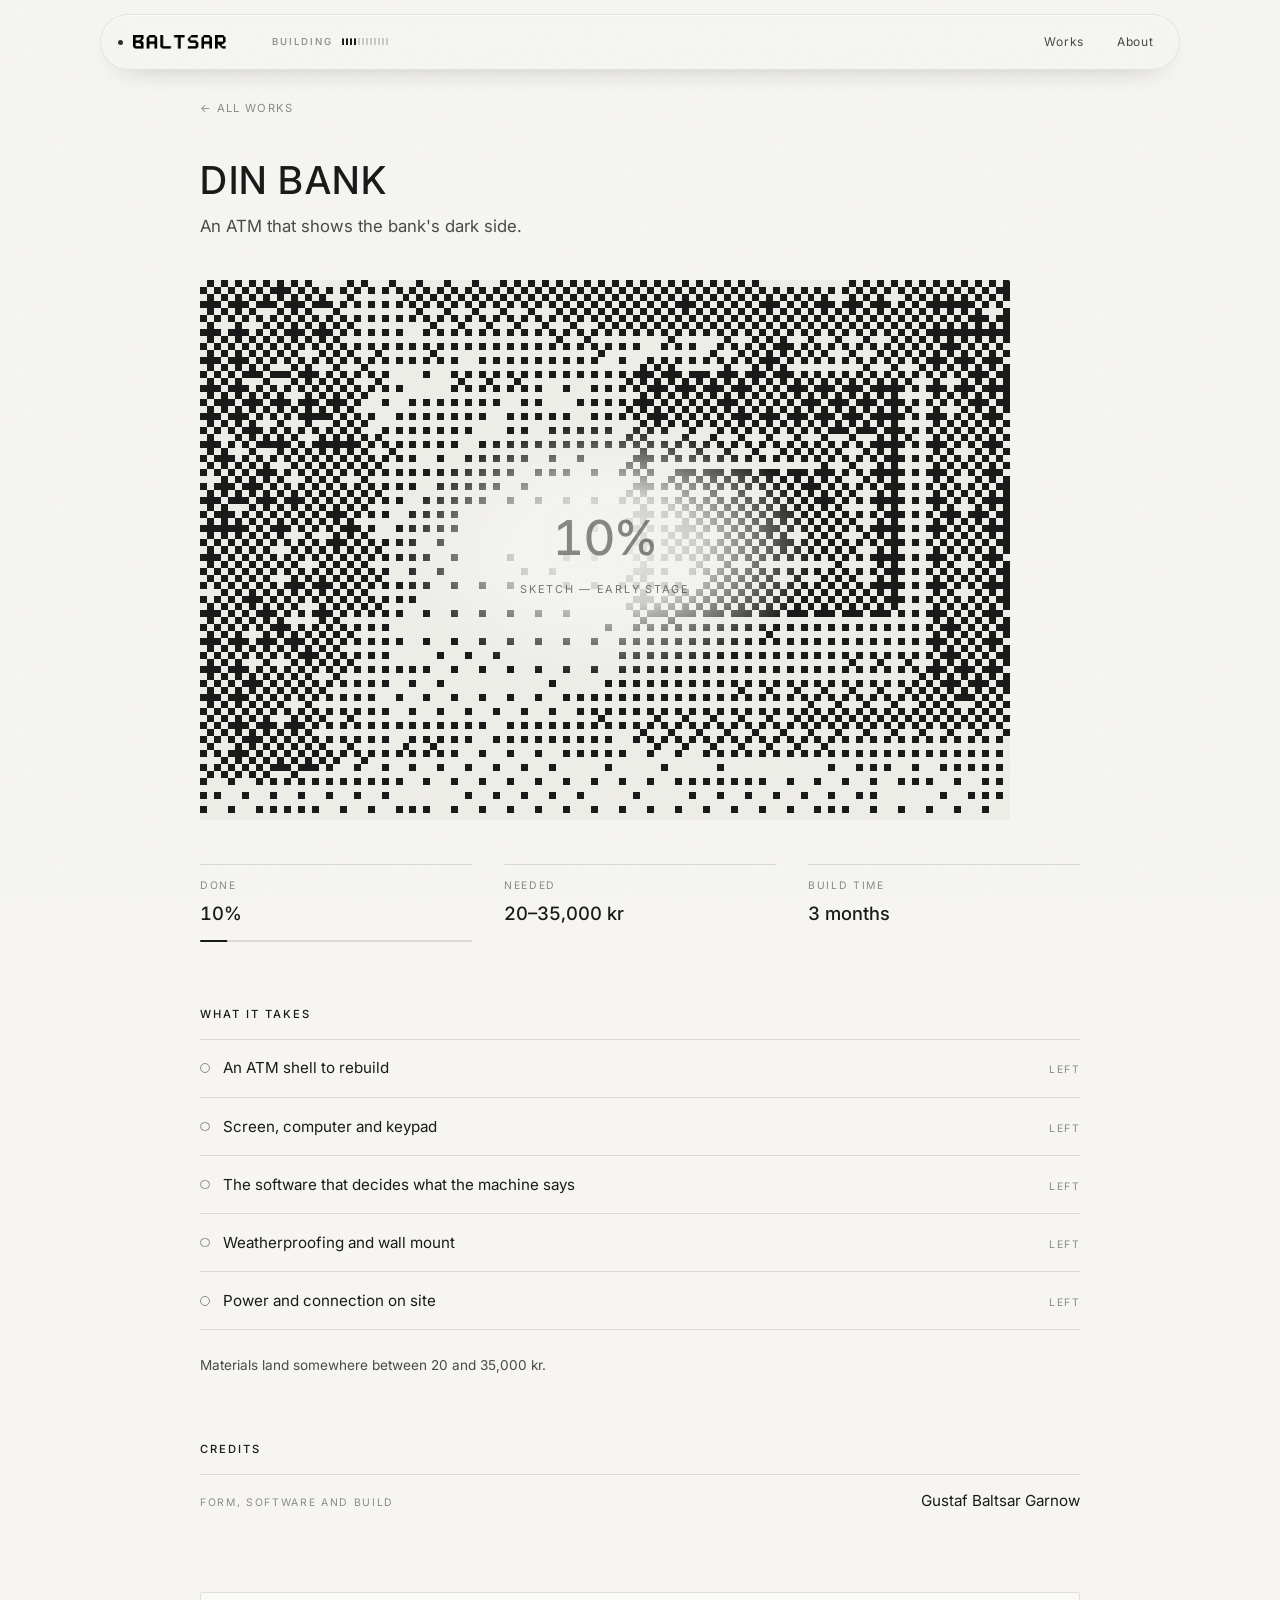
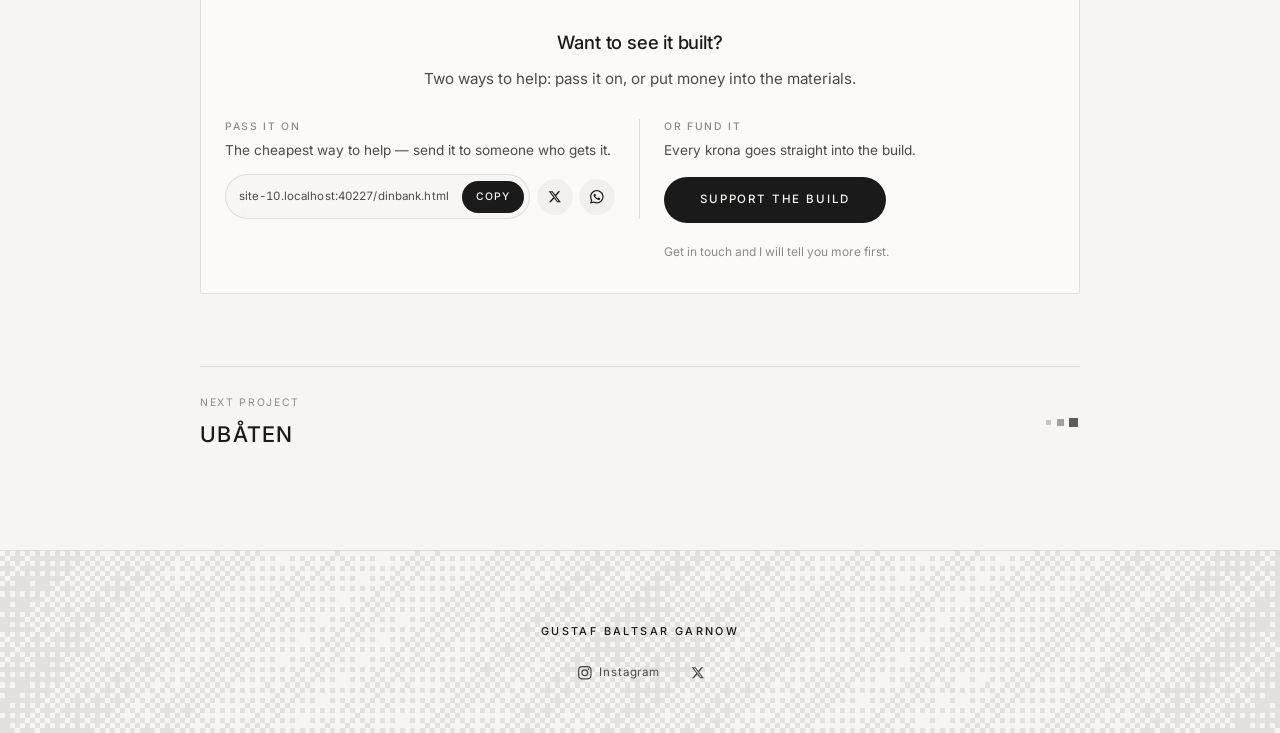
==== commit 757fa03d: "feat: lead the hero with LINJEN, and light the call in the phone's yellow The hero drops the BALTSAR" ====
--- a/dinbank.html
+++ b/dinbank.html
@@ -229,6 +229,6 @@
     </div>
   </div>
 
-  <script src="main.js?v=11"></script>
+  <script src="main.js?v=13"></script>
 </body>
 </html>
--- a/styles.css
+++ b/styles.css
@@ -316,6 +316,7 @@
   overflow: hidden;
 }
 
+.hero-plane picture,
 .hero-plane img,
 .hero-plane video {
   width: 100%;
@@ -331,6 +332,18 @@
   transition: transform 1.4s var(--ease-out), filter 0.8s var(--ease);
 }
 
+/* the still is the floor; motion fades in on top of it once it can play */
+.hero-video {
+  position: absolute;
+  inset: 0;
+  opacity: 0;
+  transition: opacity 0.8s var(--ease);
+}
+
+.hero-video.is-playing {
+  opacity: 1;
+}
+
 .hero-plane:hover img,
 .hero-plane:focus-visible img,
 .hero-plane:hover video,
@@ -364,10 +377,9 @@
 .hero-copy {
   position: relative;
   z-index: 1;
-  max-width: 1080px;
   width: 100%;
-  margin: 0 auto;
-  padding: 0 1.5rem 2.75rem;
+  /* proportional inset so the title fills the same share at every width */
+  padding: 0 max(1rem, 3vw) 1.5rem;
   pointer-events: none;
   animation: hero-copy-in 1.1s var(--ease-out) 0.25s both;
 }
@@ -378,26 +390,28 @@
 
 @media (min-width: 768px) {
   .hero-copy {
-    padding: 0 2rem 3.25rem;
-  }
-}
-
-.hero-brand {
-  font-size: clamp(1.55rem, 4.2vw, 2.35rem);
+    padding: 0 max(1rem, 3vw) 2.25rem;
+  }
+}
+
+/* the name of the work, at the size of the field it stands in. vw so it
+   spans the viewport, vh so a short window cannot push it off screen. */
+.hero-title {
+  font-size: min(27.6vw, 62vh);
   font-weight: 500;
-  letter-spacing: 0.28em;
-  text-transform: uppercase;
-  line-height: 1;
-  margin-bottom: 1.1rem;
-}
-
-.hero-work {
-  font-size: 0.72rem;
-  font-weight: 500;
-  letter-spacing: 0.2em;
-  text-transform: uppercase;
-  color: rgba(243, 241, 234, 0.72);
-  margin-bottom: 0.55rem;
+  letter-spacing: -0.045em;
+  line-height: 0.78;
+  text-transform: uppercase;
+  white-space: nowrap;
+}
+
+.hero-foot {
+  display: flex;
+  flex-wrap: wrap;
+  align-items: baseline;
+  justify-content: space-between;
+  gap: 0.6rem 2rem;
+  margin-top: 1.15rem;
 }
 
 .hero-line {
@@ -406,7 +420,6 @@
   font-weight: 400;
   line-height: 1.4;
   color: rgba(243, 241, 234, 0.88);
-  margin-bottom: 1.35rem;
 }
 
 .hero-cta {
@@ -1766,8 +1779,8 @@
 
 
 /* ── The recorded call ─────────────────────────────────────── */
-/* One button that becomes her voice. Light drains when the line
-   opens (1.2s) and returns slower (2.5s). */
+/* One button that becomes her voice. The section floods with the yellow of
+   the phone when the line opens (1.2s) and drains back slower (2.5s). */
 
 .call {
   --call-bg: var(--bg-soft);
@@ -1788,13 +1801,15 @@
   transition: background 2.5s var(--ease-out), color 2.5s var(--ease-out);
 }
 
+/* the yellow of the phone itself, off the body in images/linjen-05.jpg.
+   Inks go dark here: nothing light clears 4.5:1 against this. */
 .call[data-state="connecting"],
 .call[data-state="open"] {
-  --call-bg: #15171b;
-  --call-ink: #eceae5;
-  --call-muted: #a8a49c;
-  --call-faint: #8e8a82;
-  --call-hair: rgba(236, 234, 229, 0.16);
+  --call-bg: #edb200;
+  --call-ink: #1a1a1a;
+  --call-muted: #333333;
+  --call-faint: #4a4a4a;
+  --call-hair: rgba(26, 26, 26, 0.3);
   transition: background 1.2s var(--ease), color 1.2s var(--ease);
 }
 
@@ -1989,37 +2004,8 @@
   color: var(--call-ink);
 }
 
-.call-actions {
-  display: flex;
-  align-items: center;
-  flex-wrap: wrap;
-  gap: 0.5rem 1.25rem;
-  margin-top: 1.25rem;
-}
-
 /* The full text stays one click away, never in the way. */
 .call[data-state="ended"] .call-panel--open { display: none; }
-
-.call[data-state="ended"].is-reading .call-panel--open {
-  display: block;
-  margin-top: 1.5rem;
-  padding-top: 1.5rem;
-  border-top: 1px solid var(--call-hair);
-}
-
-.call[data-state="ended"].is-reading .call-script {
-  display: grid;
-  gap: 1.15rem;
-  min-height: 0;
-}
-
-.call[data-state="ended"].is-reading .call-line {
-  position: static;
-  opacity: 1;
-  transform: none;
-}
-
-.call[data-state="ended"] .call-panel--open [data-call-stop] { display: none; }
 
 .call-live {
   position: absolute;
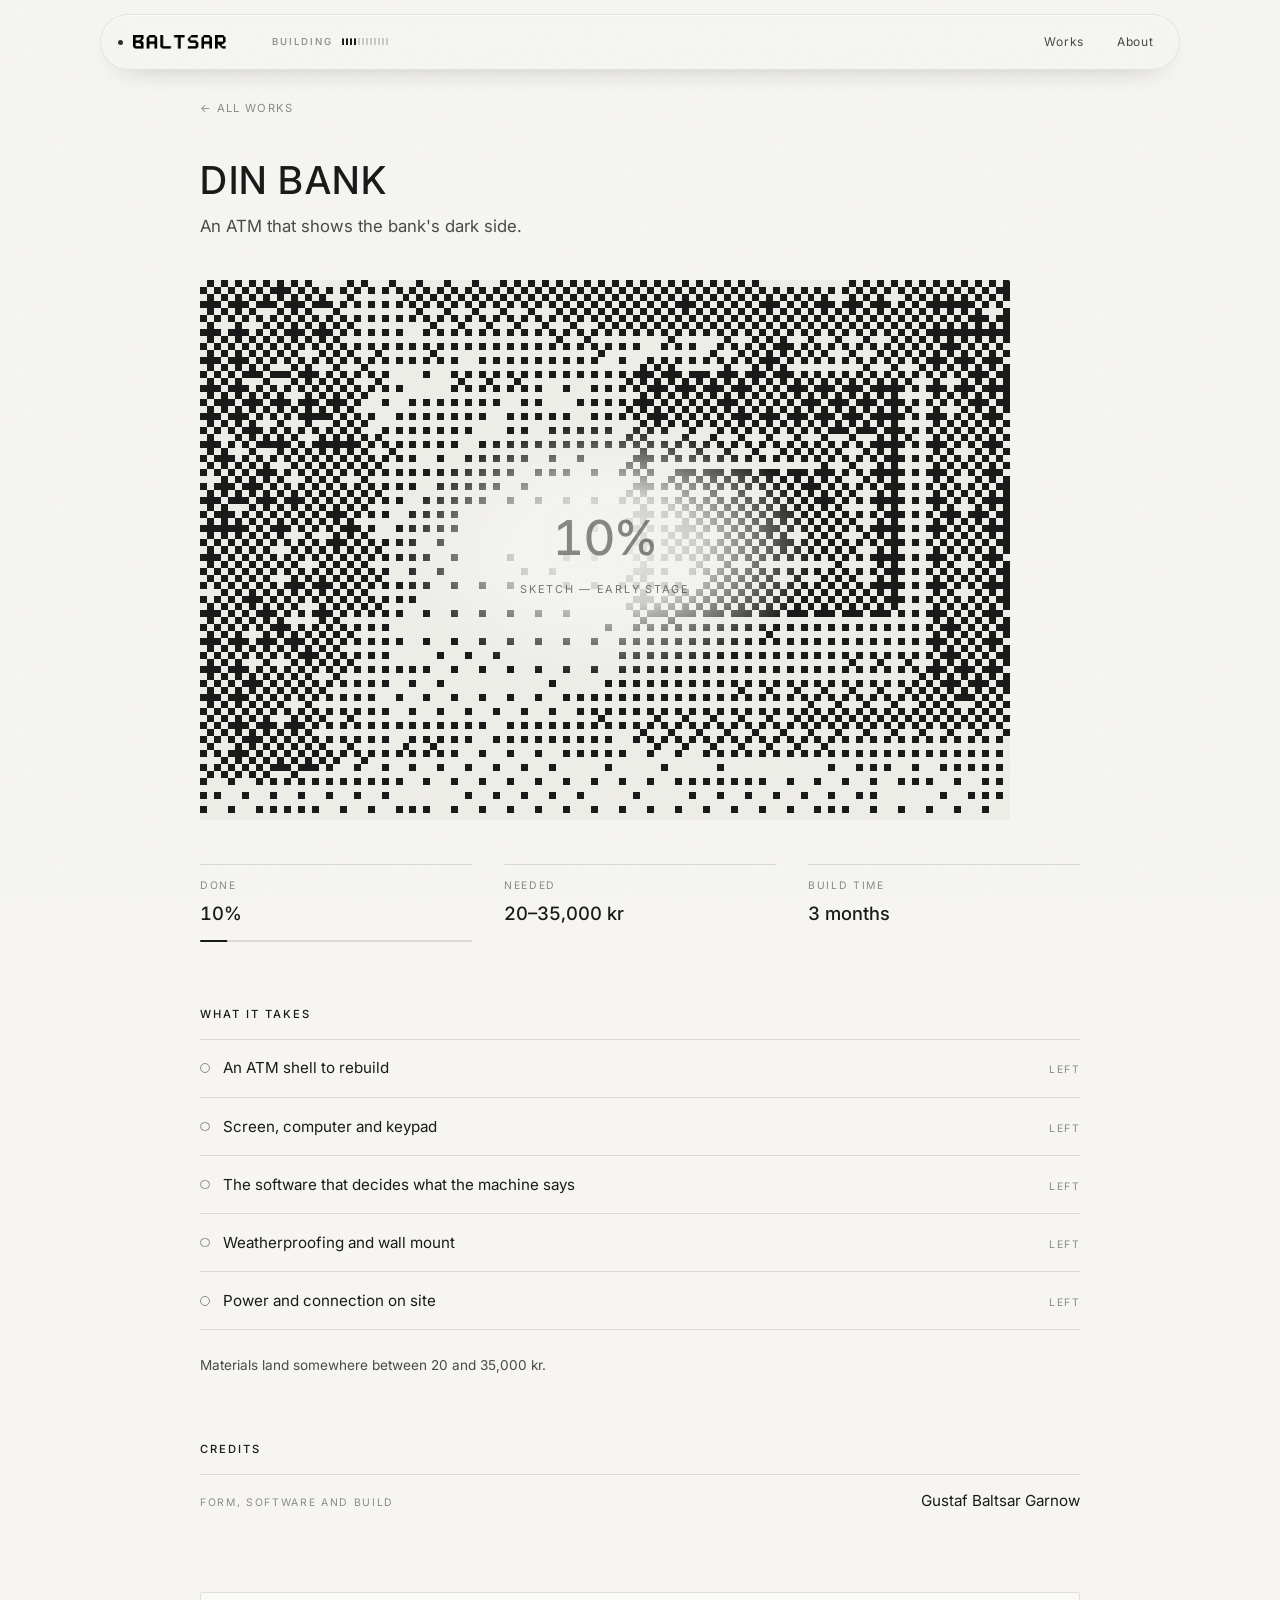
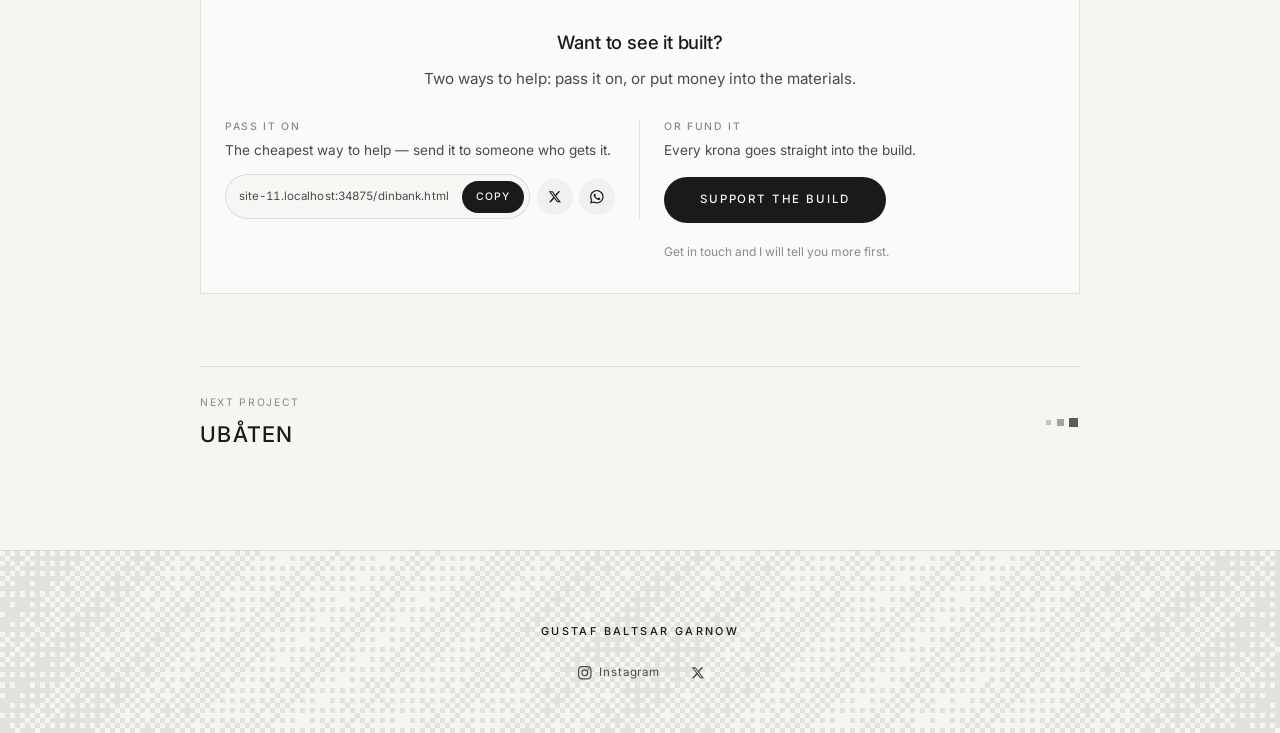
==== commit ce8b92b5: "fix: keep index.html out of the address bar, add a pre-flight, yellow favicon The logo, the nav and " ====
--- a/dinbank.html
+++ b/dinbank.html
@@ -30,6 +30,7 @@
   <meta name="twitter:image:alt" content="LINJEN — a phone booth standing alone in a field in Österlen" />
 
   <link rel="icon" href="images/favicon.ico" sizes="any" />
+  <link rel="icon" type="image/svg+xml" href="images/favicon.svg" />
   <link rel="icon" type="image/png" href="images/favicon-32.png" />
   <link rel="apple-touch-icon" href="images/apple-touch-icon.png" />
 
@@ -57,7 +58,7 @@
 
   <header class="site-header">
     <div class="bar">
-      <a class="logo" href="index.html">
+      <a class="logo" href="/">
         <span class="led" aria-hidden="true"></span>
         <img src="images/logo.png" alt="BALTSAR" width="119" height="18" />
       </a>
@@ -66,15 +67,15 @@
         <span class="bar-meter"><b></b></span>
       </p>
       <nav class="nav">
-        <a href="index.html#verk">Works</a>
-        <a href="index.html#om">About</a>
+        <a href="/#verk">Works</a>
+        <a href="/#om">About</a>
       </nav>
       <div class="bar-scroll" aria-hidden="true"><span></span></div>
     </div>
   </header>
 
   <main class="item" id="top">
-    <a class="item-back" href="index.html#verk">All works</a>
+    <a class="item-back" href="/#verk">All works</a>
 
     <header class="item-head">
       <h1 class="item-title">DIN BANK</h1>
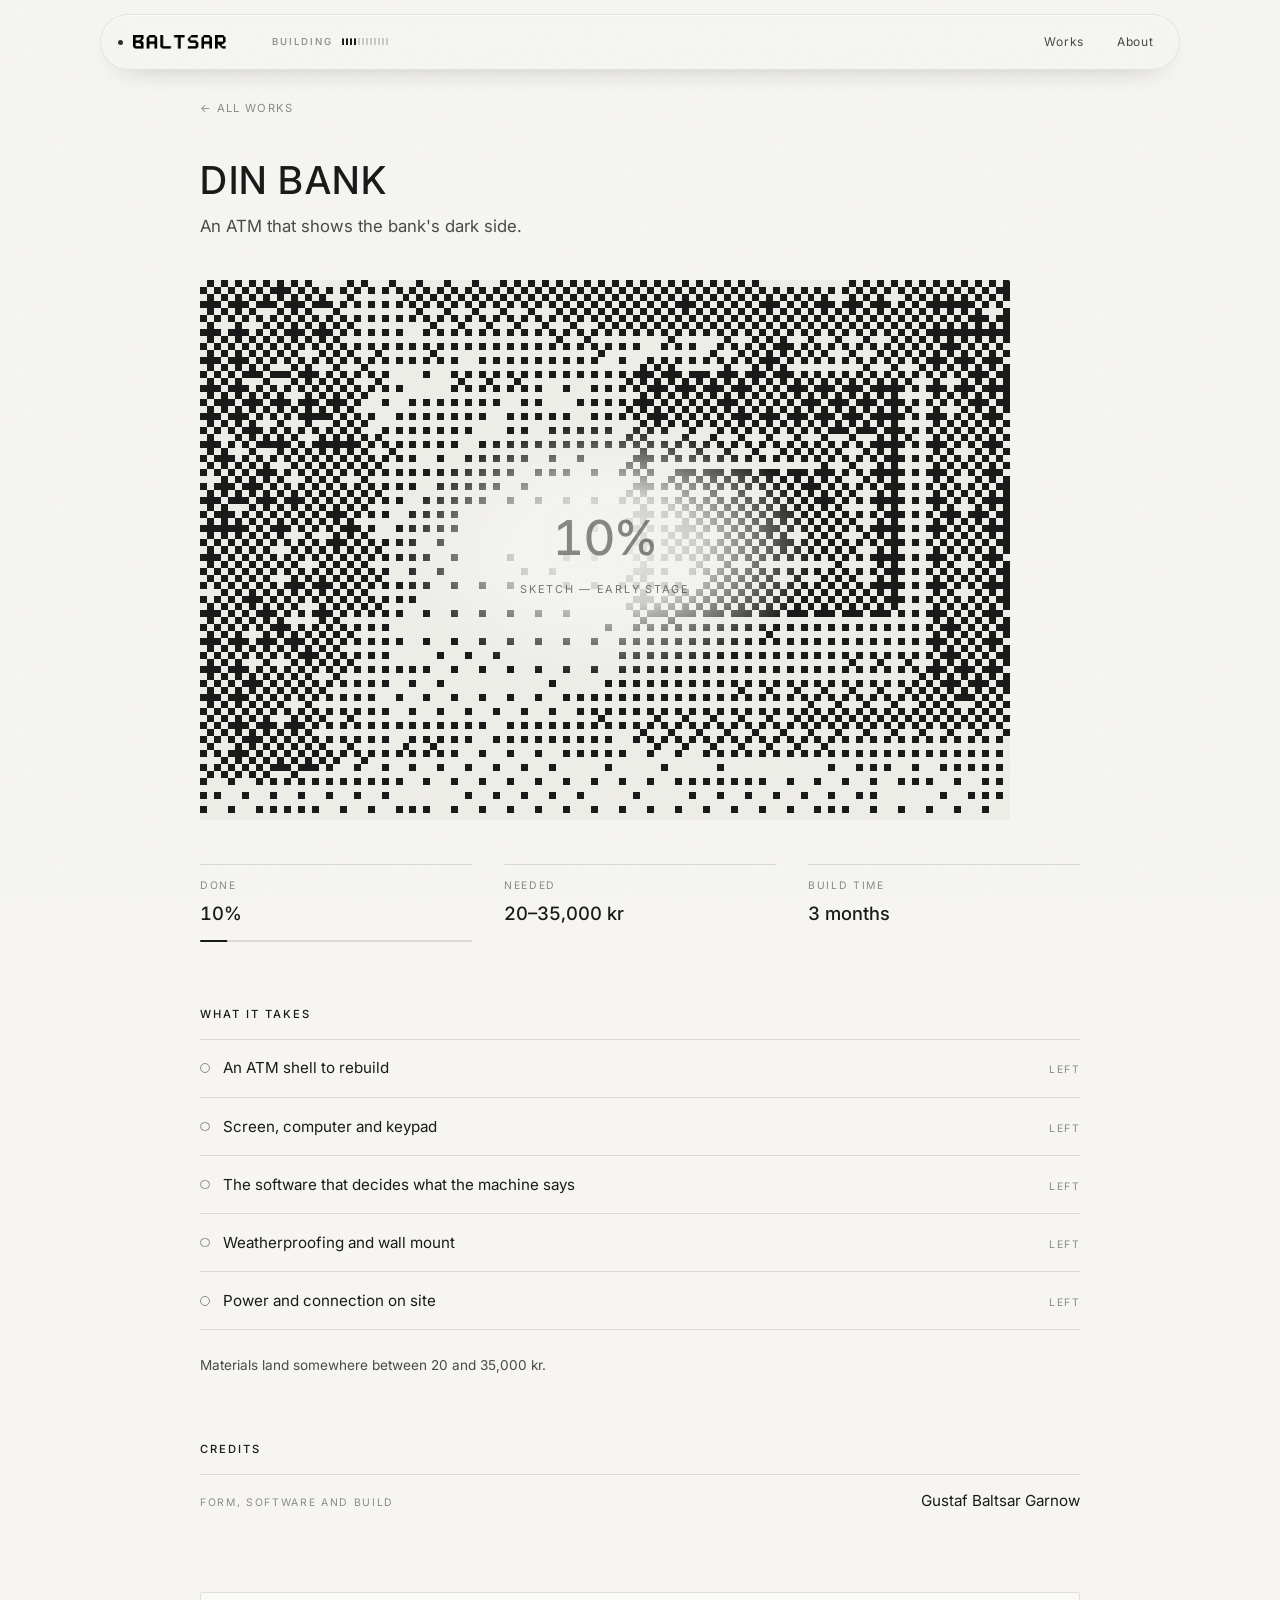
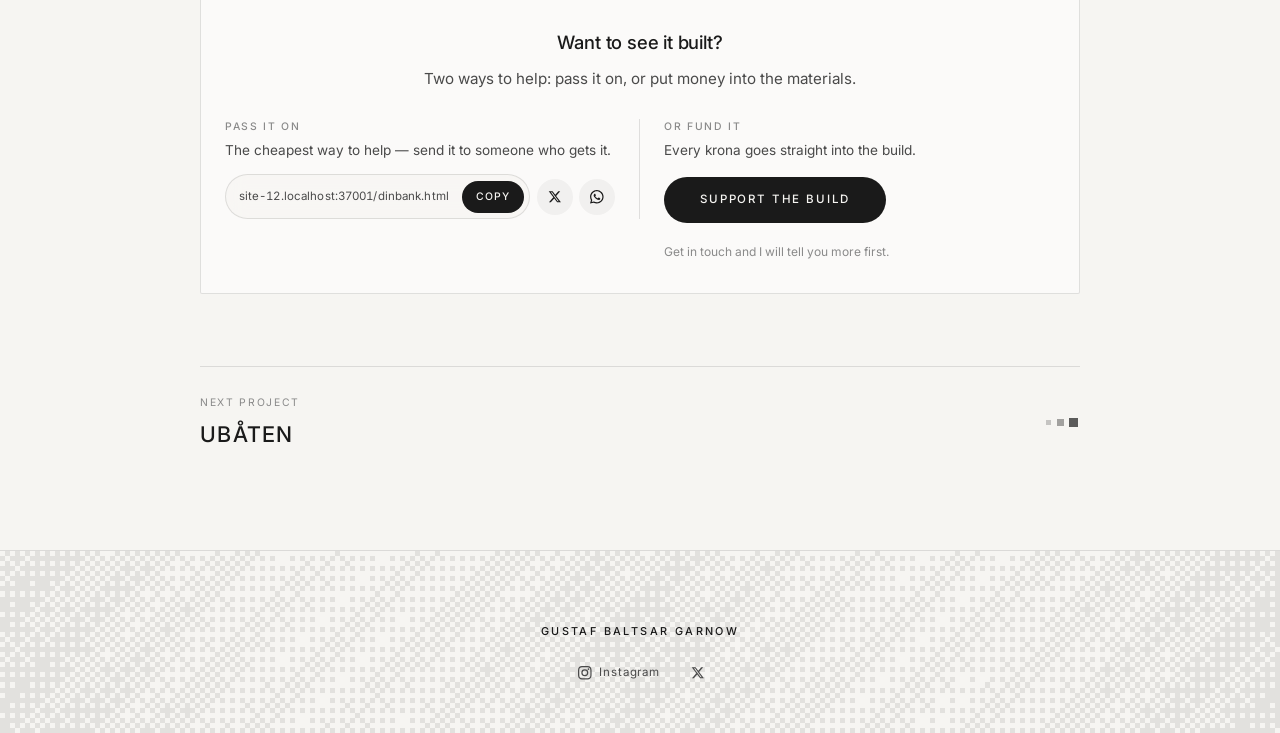
==== commit 6a194b25: "feat: add DS, the exhibition made for my father, as completed work Anders Waernebo Garnow's painting" ====
--- a/dinbank.html
+++ b/dinbank.html
@@ -230,6 +230,6 @@
     </div>
   </div>
 
-  <script src="main.js?v=13"></script>
+  <script src="main.js?v=15"></script>
 </body>
 </html>
--- a/styles.css
+++ b/styles.css
@@ -548,7 +548,8 @@
   margin-bottom: 0.5rem;
 }
 
-.work-title-row h2 {
+.work-title-row h2,
+.work-title-row h3 {
   font-size: 0.72rem;
   font-weight: 500;
   letter-spacing: 0.14em;
@@ -2023,3 +2024,259 @@
   .call-script { min-height: 6rem; }
   .call-inner { min-height: 9.5rem; }
 }
+
+/* ── Quotes in the artist's own voice ──────────────────────── */
+/* Swedish carries, English follows underneath. */
+
+.says {
+  list-style: none;
+  display: grid;
+  gap: 2.25rem;
+  max-width: 40rem;
+  margin-top: 1.75rem;
+}
+
+.say {
+  padding-left: 1.1rem;
+  border-left: 1px solid var(--line);
+}
+
+.say-sv {
+  font-size: 1.1rem;
+  font-weight: 400;
+  line-height: 1.5;
+  letter-spacing: -0.01em;
+  color: var(--ink);
+}
+
+.say-en {
+  margin-top: 0.55rem;
+  font-size: 0.88rem;
+  line-height: 1.6;
+  color: var(--ink-muted);
+}
+
+.say-source {
+  margin-top: 0.75rem;
+  font-size: 0.62rem;
+  font-weight: 500;
+  letter-spacing: 0.16em;
+  text-transform: uppercase;
+  /* darker than --ink-faint, which does not clear 4.5:1 on paper */
+  color: #666666;
+}
+
+/* an aside in my own voice, not a label — sentence case on purpose */
+.say-note {
+  margin-top: 0.5rem;
+  font-size: 0.85rem;
+  line-height: 1.55;
+  color: var(--ink-muted);
+}
+
+@media (min-width: 40rem) {
+  .say { padding-left: 1.5rem; }
+  .say-sv { font-size: 1.22rem; }
+}
+
+/* ── Completed work, listed apart from what is still being built ── */
+
+.works--done {
+  padding-top: 0;
+}
+
+.works-heading {
+  font-size: 0.65rem;
+  font-weight: 500;
+  letter-spacing: 0.18em;
+  text-transform: uppercase;
+  /* darker than --ink-faint, which does not clear 4.5:1 on paper */
+  color: #666666;
+  padding-bottom: 0.9rem;
+  border-bottom: 1px solid var(--line);
+}
+
+/* ── Click-to-load embed ───────────────────────────────────── */
+/* Nothing leaves the page for a third party until the visitor asks. */
+
+.embed {
+  position: relative;
+  margin-top: 1.75rem;
+  aspect-ratio: 16 / 9;
+  overflow: hidden;
+  border-radius: var(--radius);
+  background: var(--bg-soft);
+}
+
+.embed iframe,
+.embed-play {
+  position: absolute;
+  inset: 0;
+  width: 100%;
+  height: 100%;
+  border: 0;
+}
+
+.embed-play {
+  display: block;
+  padding: 0;
+  background: none;
+  font: inherit;
+  text-align: left;
+  cursor: pointer;
+}
+
+.embed-play img {
+  width: 100%;
+  height: 100%;
+  object-fit: cover;
+  object-position: 50% 30%;
+  display: block;
+  filter: saturate(0.94) contrast(1.02);
+  transition: transform 1.2s var(--ease-out);
+}
+
+.embed-play::after {
+  content: "";
+  position: absolute;
+  inset: 0;
+  background: linear-gradient(
+    to top,
+    rgba(14, 14, 14, 0.82) 0%,
+    rgba(14, 14, 14, 0.35) 45%,
+    rgba(14, 14, 14, 0.1) 100%
+  );
+}
+
+.embed-play:hover img,
+.embed-play:focus-visible img {
+  transform: scale(1.03);
+}
+
+.embed-copy {
+  position: absolute;
+  z-index: 1;
+  left: 1.25rem;
+  right: 1.25rem;
+  bottom: 1.1rem;
+  display: grid;
+  gap: 0.3rem;
+  color: #f3f1ea;
+}
+
+.embed-title {
+  font-size: 0.95rem;
+  font-weight: 400;
+  line-height: 1.35;
+}
+
+.embed-note {
+  font-size: 0.75rem;
+  line-height: 1.4;
+  color: rgba(243, 241, 234, 0.82);
+}
+
+/* a play triangle, drawn rather than fetched */
+.embed-glyph {
+  position: absolute;
+  z-index: 1;
+  top: 1.1rem;
+  left: 1.25rem;
+  width: 44px;
+  height: 44px;
+  border-radius: 50%;
+  border: 1px solid rgba(243, 241, 234, 0.6);
+  transition: background 0.35s var(--ease), border-color 0.35s var(--ease);
+}
+
+.embed-glyph::before {
+  content: "";
+  position: absolute;
+  top: 50%;
+  left: 50%;
+  transform: translate(-40%, -50%);
+  border-style: solid;
+  border-width: 7px 0 7px 11px;
+  border-color: transparent transparent transparent #f3f1ea;
+}
+
+.embed-play:hover .embed-glyph,
+.embed-play:focus-visible .embed-glyph {
+  background: rgba(243, 241, 234, 0.16);
+  border-color: #f3f1ea;
+}
+
+.embed-play:focus-visible {
+  outline: 1px solid #f3f1ea;
+  outline-offset: -4px;
+}
+
+@media (min-width: 40rem) {
+  .embed-title { font-size: 1.05rem; }
+  .embed-copy { left: 1.75rem; right: 1.75rem; bottom: 1.5rem; }
+  .embed-glyph { top: 1.5rem; left: 1.75rem; }
+}
+
+/* ── Folds — the background, for whoever wants it ──────────── */
+
+.fold {
+  border-top: 1px solid var(--line);
+}
+
+.fold:last-of-type {
+  border-bottom: 1px solid var(--line);
+}
+
+.fold-summary {
+  list-style: none;
+  display: flex;
+  align-items: center;
+  justify-content: space-between;
+  gap: 1rem;
+  min-height: 44px;
+  padding: 0.9rem 0;
+  font-size: 0.85rem;
+  color: var(--ink);
+  cursor: pointer;
+  transition: color 0.3s var(--ease);
+}
+
+.fold-summary::-webkit-details-marker {
+  display: none;
+}
+
+.fold-summary::after {
+  content: "";
+  flex: none;
+  width: 9px;
+  height: 9px;
+  border-right: 1px solid currentColor;
+  border-bottom: 1px solid currentColor;
+  transform: rotate(45deg) translate(-2px, -2px);
+  transition: transform 0.35s var(--ease);
+}
+
+.fold[open] .fold-summary::after {
+  transform: rotate(-135deg) translate(-2px, -2px);
+}
+
+.fold-summary:hover {
+  color: var(--ink-muted);
+}
+
+.fold-summary:focus-visible {
+  outline: 1px solid var(--ink);
+  outline-offset: 3px;
+}
+
+.fold-body {
+  padding-bottom: 1.75rem;
+}
+
+.fold-body .says {
+  margin-top: 0.5rem;
+}
+
+.fold-body .story {
+  margin-top: 0.25rem;
+}
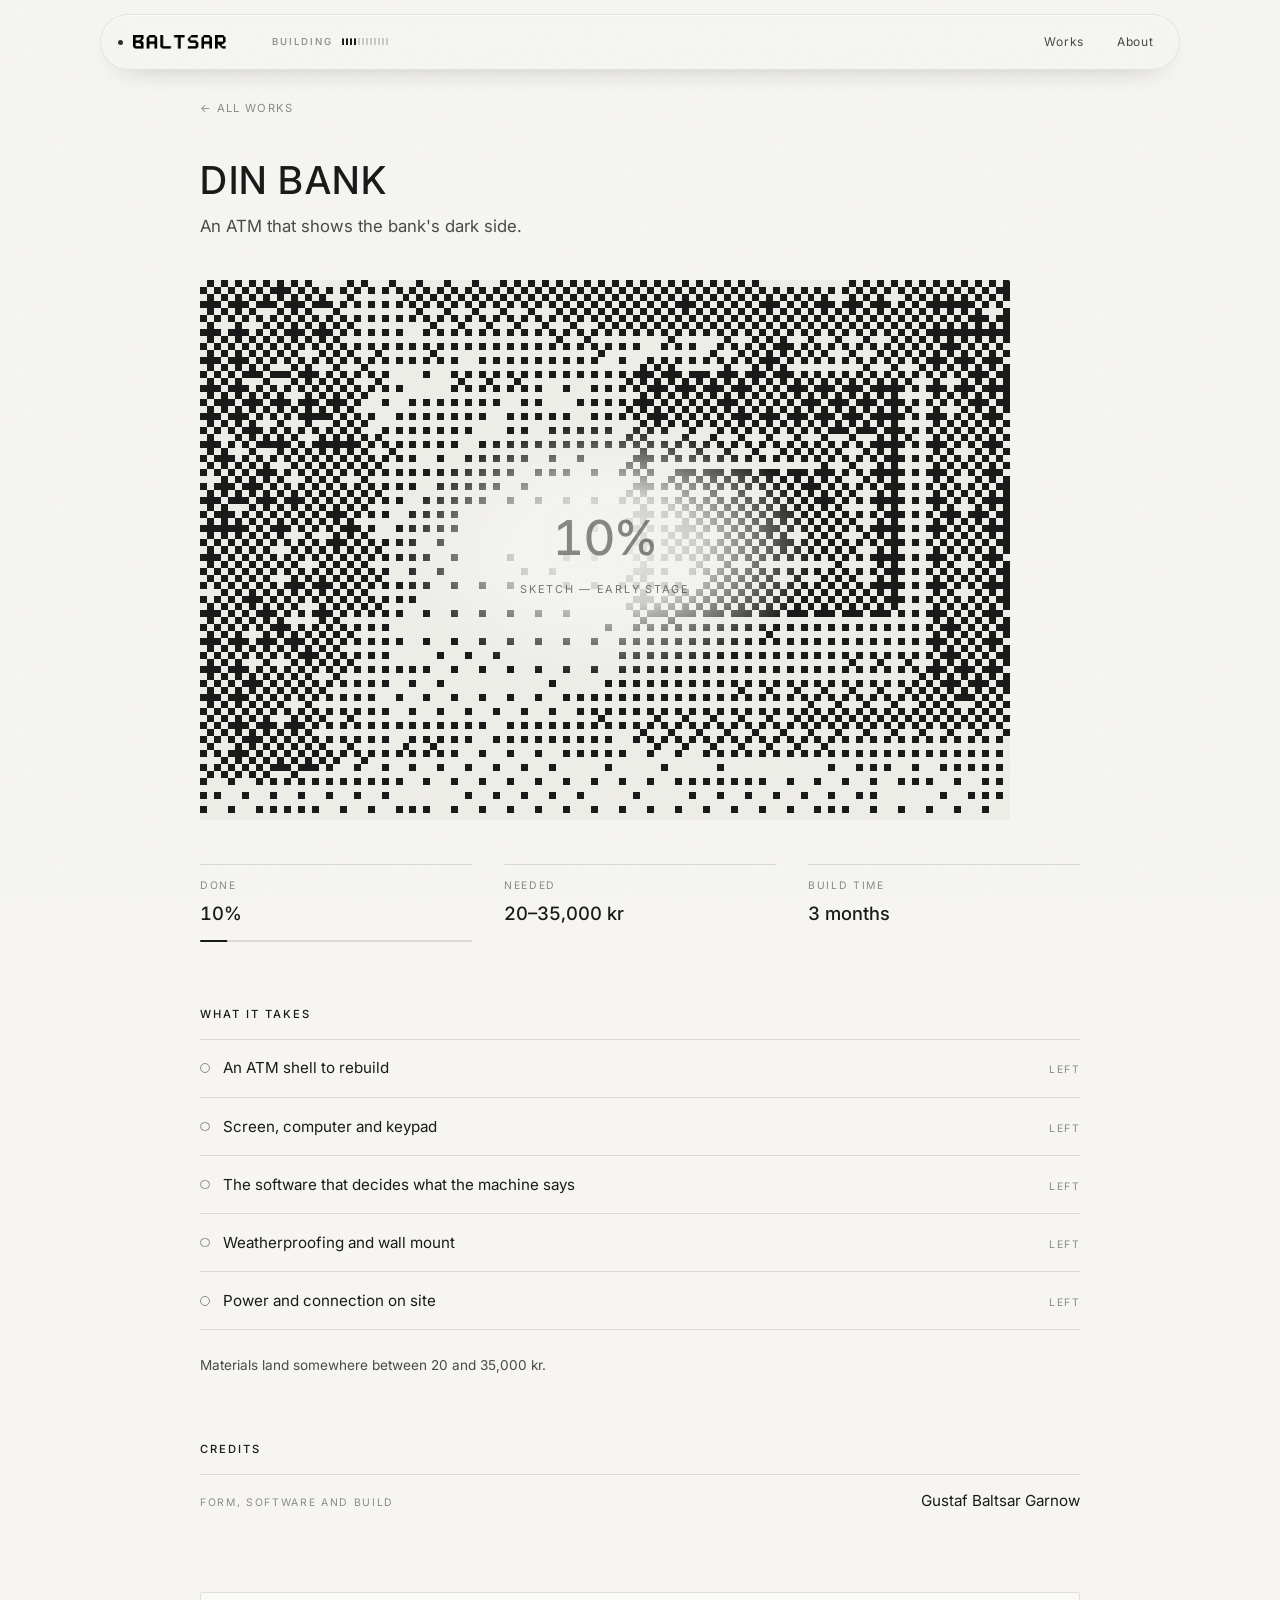
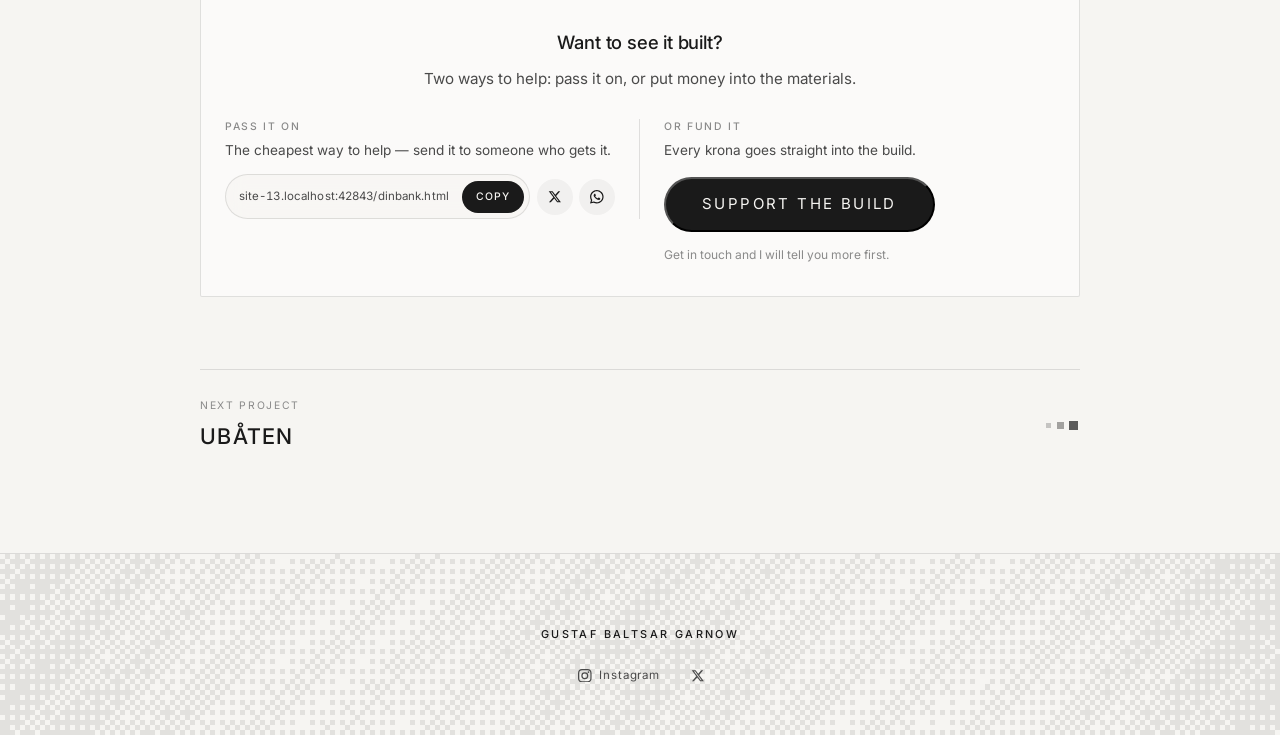
==== commit 80724bae: "feat: clean URLs, a contact sheet, and an address worth keeping The address bar showed .html on ever" ====
--- a/dinbank.html
+++ b/dinbank.html
@@ -8,12 +8,12 @@
   <meta name="author" content="Gustaf Baltsar Garnow" />
   <meta name="theme-color" content="#f6f5f2" />
   <meta name="color-scheme" content="light" />
-  <link rel="canonical" href="https://www.baltsar.art/dinbank.html" />
+  <link rel="canonical" href="https://www.baltsar.art/dinbank" />
 
   <meta property="og:site_name" content="BALTSAR" />
   <meta property="og:type" content="article" />
   <meta property="og:locale" content="en_GB" />
-  <meta property="og:url" content="https://www.baltsar.art/dinbank.html" />
+  <meta property="og:url" content="https://www.baltsar.art/dinbank" />
   <meta property="og:title" content="DIN BANK — an ATM that shows the bank's dark side | BALTSAR" />
   <meta property="og:description" content="DIN BANK is an ATM with no bank — a build at 10%. Materials between 20 and 35,000 kr. Share it or support the build." />
   <meta property="og:image" content="https://www.baltsar.art/images/og.jpg" />
@@ -45,7 +45,7 @@
     "name": "DIN BANK",
     "headline": "An ATM that shows the bank's dark side.",
     "description": "An ATM with no bank. What it takes to build, and what it costs.",
-    "url": "https://www.baltsar.art/dinbank.html",
+    "url": "https://www.baltsar.art/dinbank",
     "image": "https://www.baltsar.art/images/og-dinbank.jpg",
     "creator": { "@type": "Person", "name": "Gustaf Baltsar Garnow" },
     "inLanguage": "en"
@@ -184,14 +184,14 @@
         <div class="support-way">
           <p class="support-way-label">Or fund it</p>
           <p class="support-way-note">Every krona goes straight into the build.</p>
-          <a class="btn" href="mailto:hej@baltsar.art?subject=DIN%20BANK">Support the build</a>
+          <button class="btn" type="button" data-contact-open>Support the build</button>
           <p class="support-note">Get in touch and I will tell you more first.</p>
         </div>
       </div>
     </section>
 
     <nav class="item-next" aria-label="More works">
-      <a href="ubaten.html">
+      <a href="/ubaten">
         <span class="item-next-copy">
           <span class="item-next-label">Next project</span>
           <span class="item-next-title">UBÅTEN</span>
@@ -230,6 +230,53 @@
     </div>
   </div>
 
-  <script src="main.js?v=15"></script>
+  <div class="sheet" id="contact" hidden aria-hidden="true">
+    <button class="sheet-backdrop" type="button" aria-label="Close" data-sheet-close></button>
+    <div class="sheet-inner" role="dialog" aria-modal="true" aria-labelledby="sheet-heading">
+      <button class="sheet-close" type="button" aria-label="Close" data-sheet-close>
+        <span aria-hidden="true"></span>
+      </button>
+      <h2 class="sheet-heading" id="sheet-heading">Get in touch</h2>
+      <p class="sheet-text">Whichever is easiest. They all reach me.</p>
+
+      <ul class="channels">
+        <li>
+          <a class="channel" data-channel-mail>
+            <span class="channel-icon" aria-hidden="true">
+              <svg viewBox="0 0 24 24"><path fill="currentColor" d="M20 4H4a2 2 0 0 0-2 2v12a2 2 0 0 0 2 2h16a2 2 0 0 0 2-2V6a2 2 0 0 0-2-2zm0 4.24-8 4.76-8-4.76V6l8 4.75L20 6z"/></svg>
+            </span>
+            <span class="channel-copy">
+              <span class="channel-name">Email</span>
+              <span class="channel-note">Slowest, but I always answer</span>
+            </span>
+          </a>
+        </li>
+        <li>
+          <a class="channel" href="https://www.linkedin.com/in/gustafgarnow" target="_blank" rel="noopener">
+            <span class="channel-icon" aria-hidden="true">
+              <svg viewBox="0 0 24 24"><path fill="currentColor" d="M4.98 3.5a2.5 2.5 0 1 1 0 5 2.5 2.5 0 0 1 0-5zM2.4 21.5h5.16V9.75H2.4zM9.9 9.75h4.94v1.6h.07c.69-1.24 2.37-2.55 4.88-2.55 5.22 0 6.19 3.3 6.19 7.6v7.1h-5.16v-6.3c0-1.5-.03-3.44-2.14-3.44-2.14 0-2.47 1.64-2.47 3.33v6.41H9.9z"/></svg>
+            </span>
+            <span class="channel-copy">
+              <span class="channel-name">LinkedIn</span>
+              <span class="channel-note">For anything work-shaped</span>
+            </span>
+          </a>
+        </li>
+        <li>
+          <a class="channel" href="https://x.com/gustafgarnow" target="_blank" rel="noopener">
+            <span class="channel-icon" aria-hidden="true">
+              <svg viewBox="0 0 24 24"><path fill="currentColor" d="M18.244 2.25h3.308l-7.227 8.26 8.502 11.24H16.17l-5.214-6.817L4.99 21.75H1.68l7.73-8.835L1.254 2.25H8.08l4.713 6.231zm-1.161 17.52h1.833L7.084 4.126H5.117z"/></svg>
+            </span>
+            <span class="channel-copy">
+              <span class="channel-name">X</span>
+              <span class="channel-note">DMs are open</span>
+            </span>
+          </a>
+        </li>
+      </ul>
+    </div>
+  </div>
+
+  <script src="main.js?v=16"></script>
 </body>
 </html>
--- a/styles.css
+++ b/styles.css
@@ -2280,3 +2280,181 @@
 .fold-body .story {
   margin-top: 0.25rem;
 }
+
+/* ── Contact sheet ─────────────────────────────────────────── */
+
+.sheet {
+  position: fixed;
+  inset: 0;
+  z-index: 2000;
+  display: grid;
+  place-items: center;
+  padding: 1.5rem;
+  animation: fade-in 0.35s var(--ease-out) both;
+}
+
+.sheet[hidden] {
+  display: none;
+}
+
+.sheet-backdrop {
+  position: absolute;
+  inset: 0;
+  appearance: none;
+  border: 0;
+  padding: 0;
+  background: rgba(246, 245, 242, 0.97);
+  backdrop-filter: blur(20px);
+  -webkit-backdrop-filter: blur(20px);
+  cursor: pointer;
+}
+
+.sheet-inner {
+  position: relative;
+  z-index: 1;
+  width: min(26rem, 100%);
+  max-height: 88vh;
+  overflow-y: auto;
+  padding: 2rem 1.5rem 1.5rem;
+  border: 1px solid var(--line);
+  border-radius: var(--radius);
+  background: var(--bg);
+  animation: sheet-in 0.45s var(--ease-out) both;
+}
+
+@keyframes sheet-in {
+  from { opacity: 0; transform: translateY(10px); }
+  to { opacity: 1; transform: none; }
+}
+
+.sheet-heading {
+  font-size: 1.15rem;
+  font-weight: 500;
+  letter-spacing: -0.01em;
+}
+
+.sheet-text {
+  margin-top: 0.4rem;
+  font-size: 0.88rem;
+  line-height: 1.55;
+  color: var(--ink-muted);
+}
+
+.sheet-close {
+  position: absolute;
+  top: 0.5rem;
+  right: 0.5rem;
+  appearance: none;
+  border: 0;
+  background: none;
+  width: 44px;
+  height: 44px;
+  cursor: pointer;
+  color: var(--ink-muted);
+  transition: color 0.3s var(--ease);
+}
+
+.sheet-close:hover { color: var(--ink); }
+
+.sheet-close span,
+.sheet-close span::before {
+  position: absolute;
+  top: 50%;
+  left: 50%;
+  width: 15px;
+  height: 1px;
+  background: currentColor;
+}
+
+.sheet-close span {
+  transform: translate(-50%, -50%) rotate(45deg);
+}
+
+.sheet-close span::before {
+  content: "";
+  top: 0;
+  left: 0;
+  transform: rotate(90deg);
+}
+
+.channels {
+  list-style: none;
+  display: grid;
+  gap: 1px;
+  margin-top: 1.5rem;
+  background: var(--line);
+  border-block: 1px solid var(--line);
+}
+
+.channel {
+  display: flex;
+  align-items: center;
+  gap: 0.85rem;
+  min-height: 60px;
+  padding: 0.75rem 0.25rem;
+  background: var(--bg);
+  color: var(--ink);
+  text-decoration: none;
+  cursor: pointer;
+  transition: background 0.25s var(--ease);
+}
+
+.channel:hover,
+.channel:focus-visible {
+  background: var(--bg-soft);
+}
+
+.channel-icon {
+  flex: none;
+  display: grid;
+  place-items: center;
+  width: 26px;
+  color: var(--ink);
+}
+
+.channel-icon svg {
+  width: 17px;
+  height: 17px;
+  display: block;
+}
+
+.channel-copy {
+  display: grid;
+  gap: 0.1rem;
+}
+
+.channel-name {
+  font-size: 0.9rem;
+}
+
+.channel-note {
+  font-size: 0.75rem;
+  /* darker than --ink-faint, which does not clear 4.5:1 on paper */
+  color: #666666;
+}
+
+.sheet-close:focus-visible,
+.channel:focus-visible {
+  outline: 1px solid var(--ink);
+  outline-offset: -2px;
+}
+
+/* the homepage trigger sits in a line of text links */
+.about-contact {
+  appearance: none;
+  border: 0;
+  padding: 0;
+  background: none;
+  font: inherit;
+  color: inherit;
+  text-decoration: underline;
+  text-underline-offset: 0.2em;
+  cursor: pointer;
+}
+
+/* .btn is written for anchors; buttons need the reset */
+button.btn {
+  appearance: none;
+  font: inherit;
+  cursor: pointer;
+}
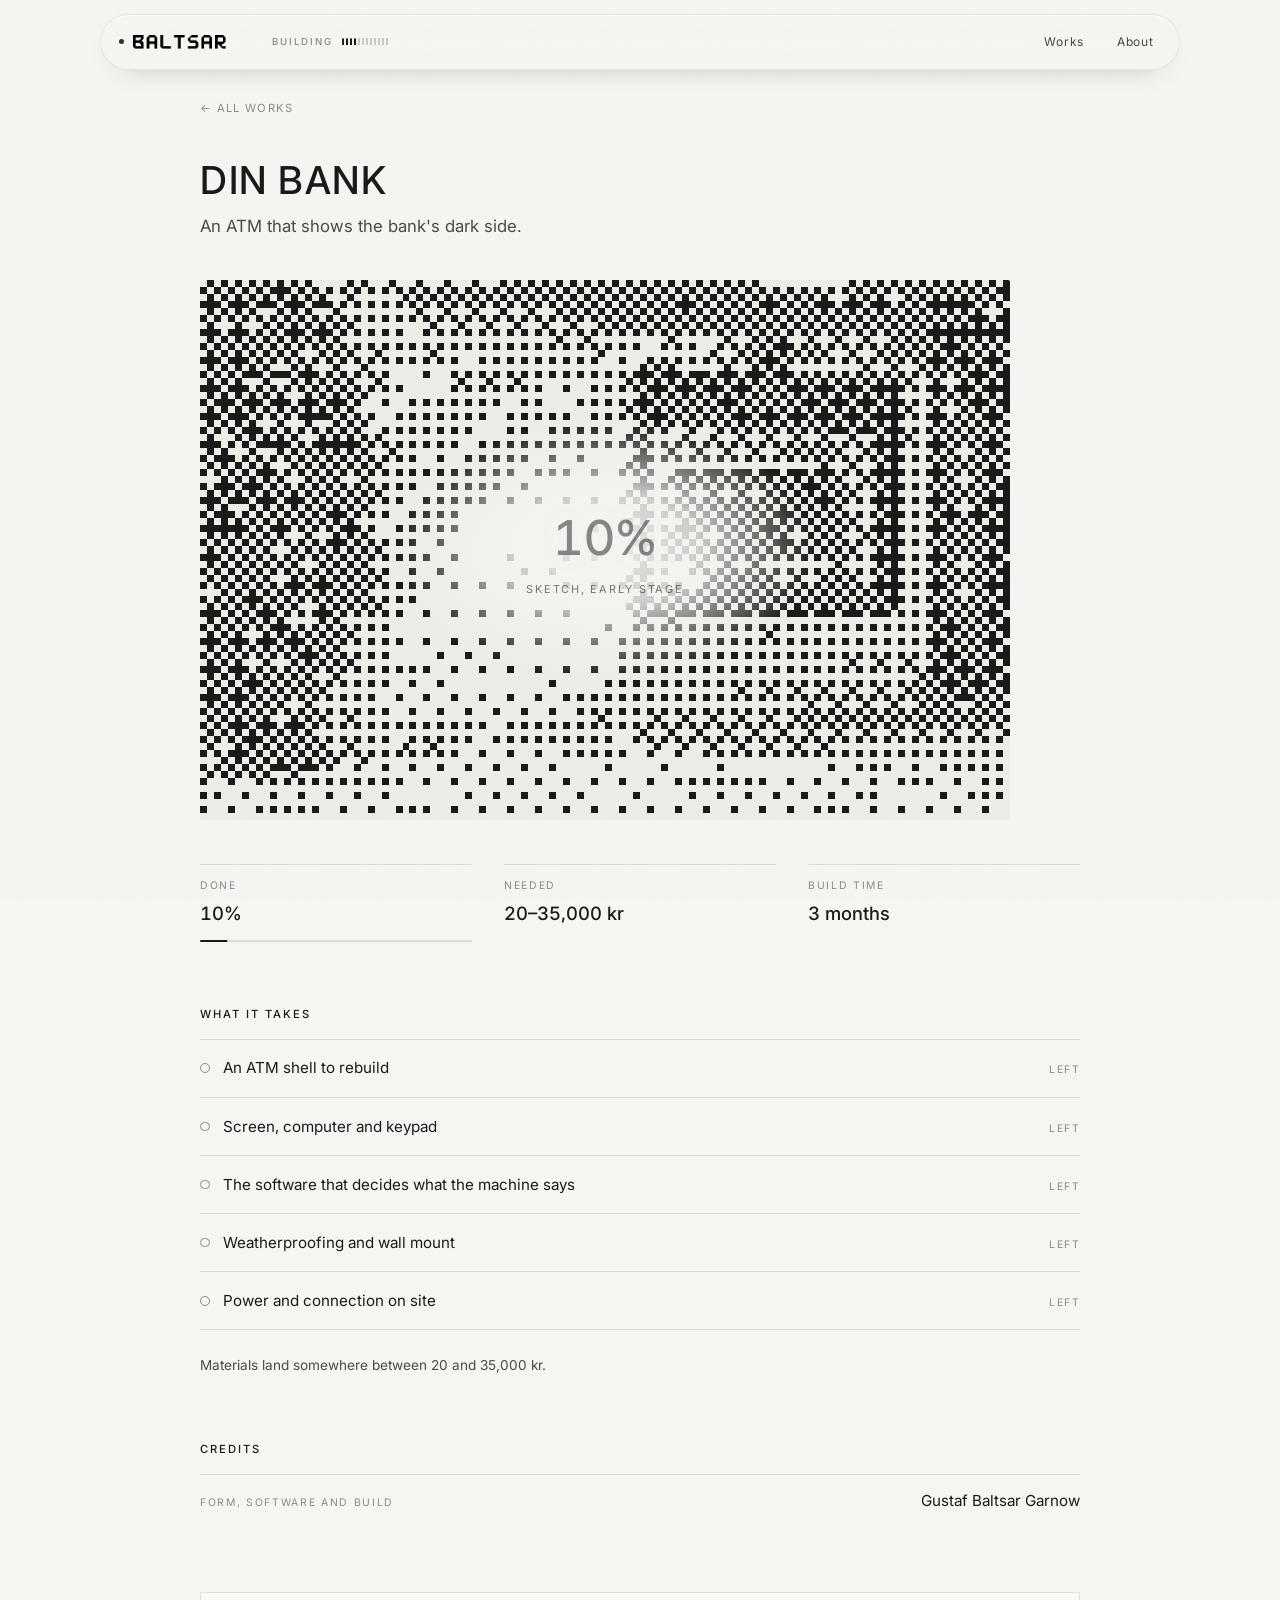
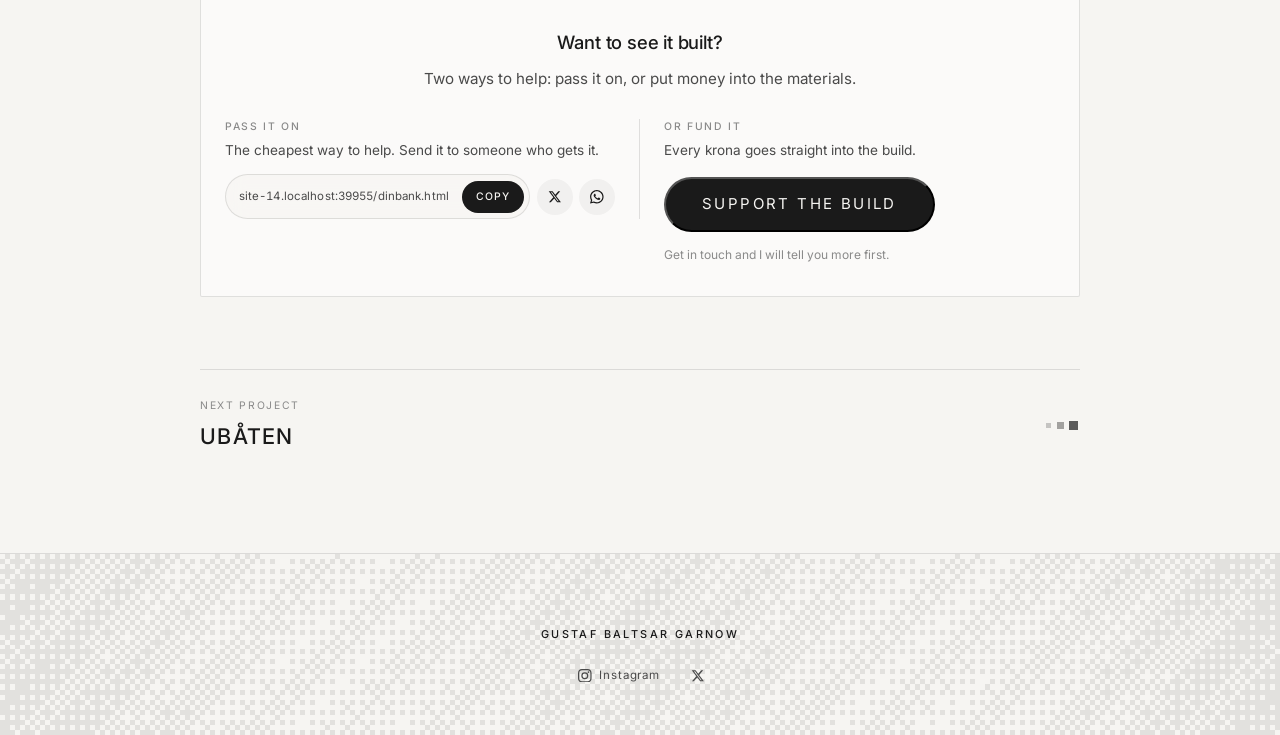
==== commit 32f4e16f: "fix: no em-dashes I used them as a rhythm device on every page, which is exactly what gives the writ" ====
--- a/dinbank.html
+++ b/dinbank.html
@@ -3,8 +3,8 @@
 <head>
   <meta charset="UTF-8" />
   <meta name="viewport" content="width=device-width, initial-scale=1" />
-  <title>DIN BANK — an ATM that shows the bank's dark side | BALTSAR</title>
-  <meta name="description" content="DIN BANK is an ATM with no bank — a build at 10%. Materials between 20 and 35,000 kr. Share it or support the build." />
+  <title>DIN BANK: an ATM that shows the bank's dark side | BALTSAR</title>
+  <meta name="description" content="DIN BANK is an ATM with no bank. A build at 10%. Materials between 20 and 35,000 kr. Share it or support the build." />
   <meta name="author" content="Gustaf Baltsar Garnow" />
   <meta name="theme-color" content="#f6f5f2" />
   <meta name="color-scheme" content="light" />
@@ -14,20 +14,20 @@
   <meta property="og:type" content="article" />
   <meta property="og:locale" content="en_GB" />
   <meta property="og:url" content="https://www.baltsar.art/dinbank" />
-  <meta property="og:title" content="DIN BANK — an ATM that shows the bank's dark side | BALTSAR" />
-  <meta property="og:description" content="DIN BANK is an ATM with no bank — a build at 10%. Materials between 20 and 35,000 kr. Share it or support the build." />
+  <meta property="og:title" content="DIN BANK: an ATM that shows the bank's dark side | BALTSAR" />
+  <meta property="og:description" content="DIN BANK is an ATM with no bank. A build at 10%. Materials between 20 and 35,000 kr. Share it or support the build." />
   <meta property="og:image" content="https://www.baltsar.art/images/og.jpg" />
   <meta property="og:image:secure_url" content="https://www.baltsar.art/images/og.jpg" />
   <meta property="og:image:type" content="image/jpeg" />
   <meta property="og:image:width" content="1200" />
   <meta property="og:image:height" content="630" />
-  <meta property="og:image:alt" content="LINJEN — a phone booth standing alone in a field in Österlen" />
+  <meta property="og:image:alt" content="LINJEN, a phone booth standing alone in a field in Österlen" />
 
   <meta name="twitter:card" content="summary_large_image" />
-  <meta name="twitter:title" content="DIN BANK — an ATM that shows the bank's dark side | BALTSAR" />
-  <meta name="twitter:description" content="DIN BANK is an ATM with no bank — a build at 10%. Materials between 20 and 35,000 kr. Share it or support the build." />
+  <meta name="twitter:title" content="DIN BANK: an ATM that shows the bank's dark side | BALTSAR" />
+  <meta name="twitter:description" content="DIN BANK is an ATM with no bank. A build at 10%. Materials between 20 and 35,000 kr. Share it or support the build." />
   <meta name="twitter:image" content="https://www.baltsar.art/images/og.jpg" />
-  <meta name="twitter:image:alt" content="LINJEN — a phone booth standing alone in a field in Österlen" />
+  <meta name="twitter:image:alt" content="LINJEN, a phone booth standing alone in a field in Österlen" />
 
   <link rel="icon" href="images/favicon.ico" sizes="any" />
   <link rel="icon" type="image/svg+xml" href="images/favicon.svg" />
@@ -83,11 +83,11 @@
     </header>
 
     <figure class="item-hero is-unbuilt" data-dither>
-      <img src="images/dinbank-full.jpg" alt="DIN BANK — sketch of an ATM set into a brick wall" />
+      <img src="images/dinbank-full.jpg" alt="DIN BANK, a sketch of an ATM set into a brick wall" />
       <canvas class="dither" aria-hidden="true"></canvas>
       <figcaption class="item-hero-badge">
         <span class="item-hero-pct">10%</span>
-        <span class="item-hero-note">Sketch — early stage</span>
+        <span class="item-hero-note">Sketch, early stage</span>
       </figcaption>
     </figure>
 
@@ -162,7 +162,7 @@
       <div class="support-ways">
         <div class="support-way">
           <p class="support-way-label">Pass it on</p>
-          <p class="support-way-note">The cheapest way to help — send it to someone who gets it.</p>
+          <p class="support-way-note">The cheapest way to help. Send it to someone who gets it.</p>
       <div class="share-rail">
         <div class="share-link">
           <span class="share-url" data-share-url></span>
@@ -277,6 +277,6 @@
     </div>
   </div>
 
-  <script src="main.js?v=16"></script>
+  <script src="main.js?v=17"></script>
 </body>
 </html>
--- a/styles.css
+++ b/styles.css
@@ -1,4 +1,4 @@
-/* BALTSAR — light, minimal, always visible */
+/* BALTSAR: light, minimal, always visible */
 
 :root {
   --bg: #f6f5f2;
@@ -78,7 +78,7 @@
   top: 1rem;
 }
 
-/* header — floating glass bar */
+/* header: floating glass bar */
 .site-header {
   position: fixed;
   top: 0;
@@ -238,7 +238,7 @@
   opacity: 0.55;
 }
 
-/* status light — the site is being built, not finished */
+/* status light: the site is being built, not finished */
 .led {
   width: 5px;
   height: 5px;
@@ -298,7 +298,7 @@
   clip-path: inset(0 0 0 0);
 }
 
-/* hero — LINJEN owns the first viewport */
+/* hero: LINJEN owns the first viewport */
 .hero {
   position: relative;
   min-height: 100svh;
@@ -479,7 +479,7 @@
   border: 0;
 }
 
-/* works — unfinished pieces sit under the hero */
+/* works: unfinished pieces sit under the hero */
 .works {
   display: grid;
   grid-template-columns: 1fr;
@@ -526,7 +526,7 @@
   filter: saturate(0.94) contrast(1.02);
 }
 
-/* sketches stay still — no zoom / pixel hover */
+/* sketches stay still: no zoom / pixel hover */
 .work--sketch .work-media img {
   filter: saturate(0.88) contrast(1.05);
 }
@@ -570,7 +570,7 @@
 }
 
 
-/* progress bar — more visible, especially high % */
+/* progress bar: more visible, especially high % */
 .progress {
   height: 2px;
   background: var(--line);
@@ -592,7 +592,7 @@
   transition: transform 1.1s var(--ease-out);
 }
 
-/* one-line under each work — clear, readable */
+/* one-line under each work: clear, readable */
 .work-line {
   margin-top: 0.7rem;
   font-size: 0.85rem;
@@ -601,7 +601,7 @@
   color: var(--ink-muted);
 }
 
-/* about — impossible to miss */
+/* about: impossible to miss */
 .about {
   max-width: 26rem;
   margin: 0 auto;
@@ -741,7 +741,7 @@
   transform-origin: left;
 }
 
-/* footer — quiet pixel field */
+/* footer: quiet pixel field */
 .site-footer {
   position: relative;
   isolation: isolate;
@@ -1343,7 +1343,7 @@
 }
 
 /* cta */
-/* support — share and fund as one ask */
+/* support: share and fund as one ask */
 .support {
   margin-top: 4rem;
   padding: 2.25rem 1.5rem 2rem;
@@ -1547,7 +1547,7 @@
   outline-offset: 3px;
 }
 
-/* nästa projekt — whole work, not a chapter */
+/* nästa projekt: whole work, not a chapter */
 .item-next {
   margin-top: 4.5rem;
   border-top: 1px solid var(--line);
@@ -1936,7 +1936,7 @@
   border-color: var(--call-hair);
 }
 
-/* Quiet text controls — never compete with her voice. */
+/* Quiet text controls: never compete with her voice. */
 .call-hang {
   appearance: none;
   border: 0;
@@ -1963,7 +1963,7 @@
   outline-offset: 3px;
 }
 
-/* During the call the lines share one spot — she says one thing at a
+/* During the call the lines share one spot: she says one thing at a
    time, and the block keeps its height so nothing shifts. */
 .call-script {
   position: relative;
@@ -2036,28 +2036,41 @@
   margin-top: 1.75rem;
 }
 
+/* A hairline was not enough: nothing said these were spoken, or by whom.
+   The mark carries the first, the name carries the second. */
 .say {
-  padding-left: 1.1rem;
-  border-left: 1px solid var(--line);
+  position: relative;
+  padding: 0 0 0 2.6rem;
+}
+
+.say::before {
+  content: "\201D";
+  position: absolute;
+  left: 0;
+  top: -0.18em;
+  font-size: 3.4rem;
+  line-height: 1;
+  color: #edb200;
+  pointer-events: none;
 }
 
 .say-sv {
-  font-size: 1.1rem;
+  font-size: 1.18rem;
   font-weight: 400;
-  line-height: 1.5;
+  line-height: 1.45;
   letter-spacing: -0.01em;
   color: var(--ink);
 }
 
 .say-en {
-  margin-top: 0.55rem;
+  margin-top: 0.6rem;
   font-size: 0.88rem;
   line-height: 1.6;
   color: var(--ink-muted);
 }
 
 .say-source {
-  margin-top: 0.75rem;
+  margin-top: 0.9rem;
   font-size: 0.62rem;
   font-weight: 500;
   letter-spacing: 0.16em;
@@ -2066,7 +2079,22 @@
   color: #666666;
 }
 
-/* an aside in my own voice, not a label — sentence case on purpose */
+/* the speaker, said plainly, above the where-and-when */
+.say-who {
+  display: block;
+  margin-bottom: 0.2rem;
+  font-size: 0.85rem;
+  font-weight: 500;
+  letter-spacing: 0;
+  text-transform: none;
+  color: var(--ink);
+}
+
+.say-who::before {
+  content: " ";
+}
+
+/* an aside in my own voice, not a label: sentence case on purpose */
 .say-note {
   margin-top: 0.5rem;
   font-size: 0.85rem;
@@ -2075,8 +2103,9 @@
 }
 
 @media (min-width: 40rem) {
-  .say { padding-left: 1.5rem; }
-  .say-sv { font-size: 1.22rem; }
+  .say { padding-left: 3.2rem; }
+  .say-sv { font-size: 1.3rem; }
+  .say::before { font-size: 4.2rem; }
 }
 
 /* ── Completed work, listed apart from what is still being built ── */
@@ -2217,7 +2246,7 @@
   .embed-glyph { top: 1.5rem; left: 1.75rem; }
 }
 
-/* ── Folds — the background, for whoever wants it ──────────── */
+/* ── Folds: the background, for whoever wants it ──────────── */
 
 .fold {
   border-top: 1px solid var(--line);
@@ -2458,3 +2487,39 @@
   font: inherit;
   cursor: pointer;
 }
+
+/* ── A picture inside the reading, not after it ────────────── */
+
+.inset {
+  margin: 2rem 0;
+}
+
+.inset img {
+  width: 100%;
+  height: auto;
+  display: block;
+  border-radius: var(--radius);
+  background: var(--bg-soft);
+}
+
+.inset-cap {
+  margin-top: 0.6rem;
+  font-size: 0.78rem;
+  line-height: 1.5;
+  /* darker than --ink-faint, which does not clear 4.5:1 on paper */
+  color: #666666;
+}
+
+@media (min-width: 40rem) {
+  .inset { margin: 2.5rem 0; }
+}
+
+/* the coined Swedish sits under the claim, as a signature */
+.about-coined {
+  margin-top: 0.5rem;
+  font-size: 0.85rem;
+  letter-spacing: 0.02em;
+  /* darker than --ink-faint, which does not clear 4.5:1 on paper */
+  color: #666666;
+  text-align: center;
+}
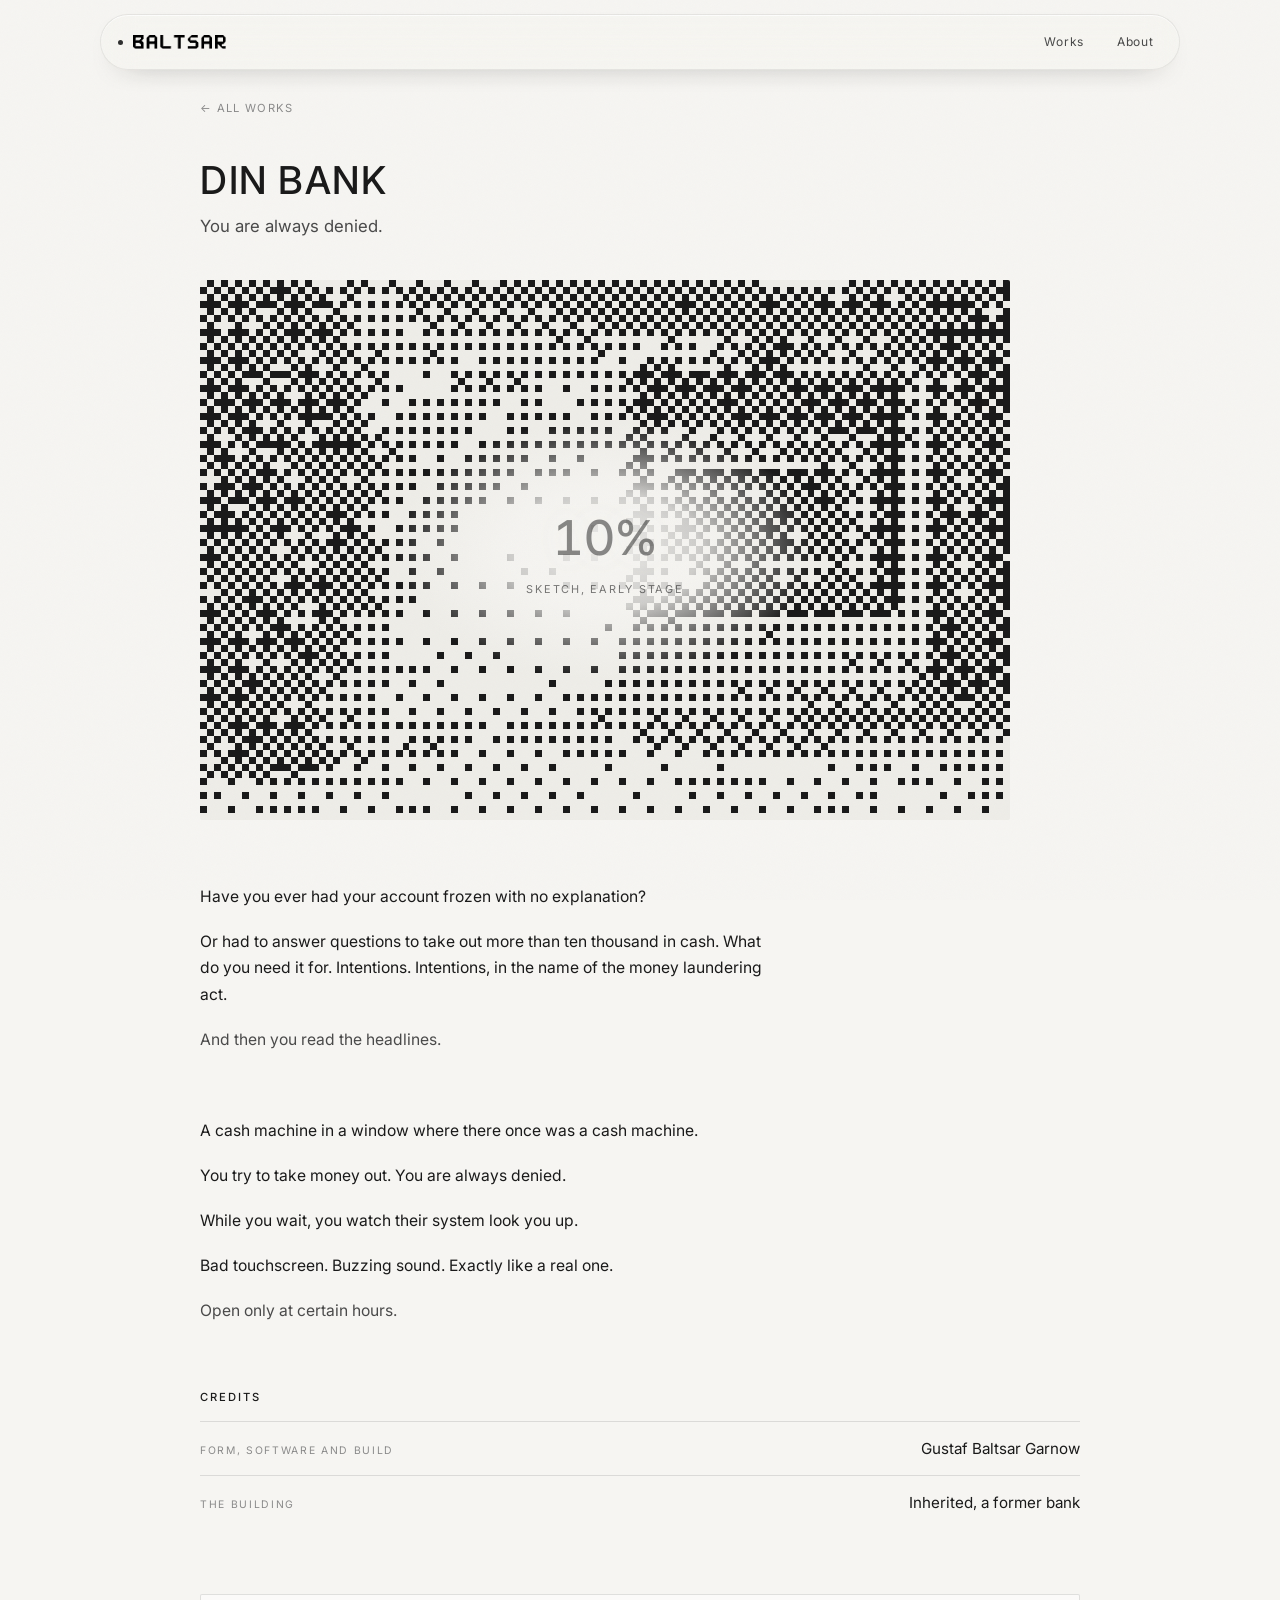
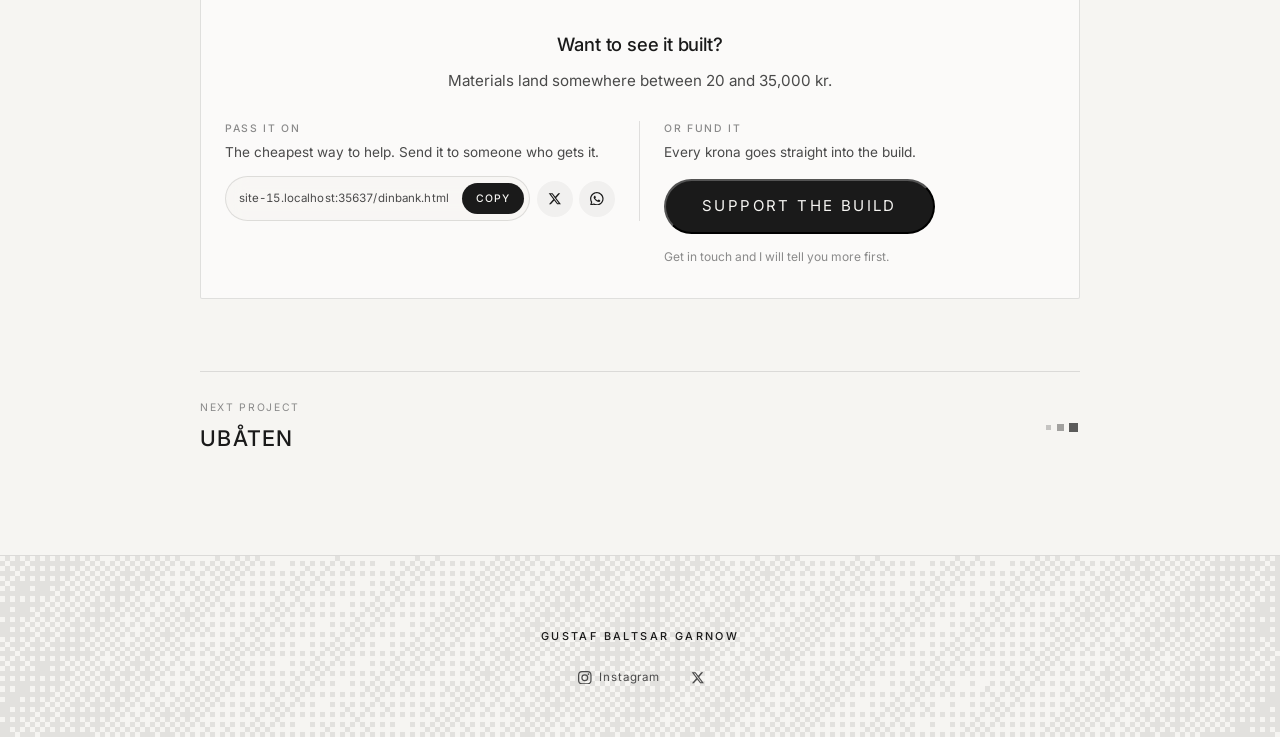
==== commit b3e68f6d: "feat: DIN BANK reads as the thing, not the pitch You are always denied. A cash machine in a window w" ====
--- a/dinbank.html
+++ b/dinbank.html
@@ -3,8 +3,8 @@
 <head>
   <meta charset="UTF-8" />
   <meta name="viewport" content="width=device-width, initial-scale=1" />
-  <title>DIN BANK: an ATM that shows the bank's dark side | BALTSAR</title>
-  <meta name="description" content="DIN BANK is an ATM with no bank. A build at 10%. Materials between 20 and 35,000 kr. Share it or support the build." />
+  <title>DIN BANK: you are always denied | BALTSAR</title>
+  <meta name="description" content="A cash machine in a window where there once was a cash machine. You try to take money out. You are always denied." />
   <meta name="author" content="Gustaf Baltsar Garnow" />
   <meta name="theme-color" content="#f6f5f2" />
   <meta name="color-scheme" content="light" />
@@ -14,8 +14,8 @@
   <meta property="og:type" content="article" />
   <meta property="og:locale" content="en_GB" />
   <meta property="og:url" content="https://www.baltsar.art/dinbank" />
-  <meta property="og:title" content="DIN BANK: an ATM that shows the bank's dark side | BALTSAR" />
-  <meta property="og:description" content="DIN BANK is an ATM with no bank. A build at 10%. Materials between 20 and 35,000 kr. Share it or support the build." />
+  <meta property="og:title" content="DIN BANK: you are always denied | BALTSAR" />
+  <meta property="og:description" content="A cash machine in a window where there once was a cash machine. You try to take money out. You are always denied." />
   <meta property="og:image" content="https://www.baltsar.art/images/og.jpg" />
   <meta property="og:image:secure_url" content="https://www.baltsar.art/images/og.jpg" />
   <meta property="og:image:type" content="image/jpeg" />
@@ -24,8 +24,8 @@
   <meta property="og:image:alt" content="LINJEN, a phone booth standing alone in a field in Österlen" />
 
   <meta name="twitter:card" content="summary_large_image" />
-  <meta name="twitter:title" content="DIN BANK: an ATM that shows the bank's dark side | BALTSAR" />
-  <meta name="twitter:description" content="DIN BANK is an ATM with no bank. A build at 10%. Materials between 20 and 35,000 kr. Share it or support the build." />
+  <meta name="twitter:title" content="DIN BANK: you are always denied | BALTSAR" />
+  <meta name="twitter:description" content="A cash machine in a window where there once was a cash machine. You try to take money out. You are always denied." />
   <meta name="twitter:image" content="https://www.baltsar.art/images/og.jpg" />
   <meta name="twitter:image:alt" content="LINJEN, a phone booth standing alone in a field in Österlen" />
 
@@ -43,7 +43,7 @@
     "@context": "https://schema.org",
     "@type": "CreativeWork",
     "name": "DIN BANK",
-    "headline": "An ATM that shows the bank's dark side.",
+    "headline": "You are always denied.",
     "description": "An ATM with no bank. What it takes to build, and what it costs.",
     "url": "https://www.baltsar.art/dinbank",
     "image": "https://www.baltsar.art/images/og-dinbank.jpg",
@@ -62,10 +62,6 @@
         <span class="led" aria-hidden="true"></span>
         <img src="images/logo.png" alt="BALTSAR" width="119" height="18" />
       </a>
-      <p class="bar-state" aria-hidden="true" data-progress="34">
-        <span class="bar-state-label">Building</span>
-        <span class="bar-meter"><b></b></span>
-      </p>
       <nav class="nav">
         <a href="/#verk">Works</a>
         <a href="/#om">About</a>
@@ -79,7 +75,7 @@
 
     <header class="item-head">
       <h1 class="item-title">DIN BANK</h1>
-      <p class="item-line">An ATM that shows the bank's dark side.</p>
+      <p class="item-line">You are always denied.</p>
     </header>
 
     <figure class="item-hero is-unbuilt" data-dither>
@@ -91,56 +87,40 @@
       </figcaption>
     </figure>
 
-    <section class="facts" aria-label="Current status">
-      <div class="fact">
-        <p class="fact-label">Done</p>
-        <p class="fact-value">10%</p>
-        <div class="fact-bar" aria-hidden="true">
-          <div class="fact-bar-fill" data-progress="10"></div>
-        </div>
-      </div>
-      <div class="fact">
-        <p class="fact-label">Needed</p>
-        <p class="fact-value">20–35,000 kr</p>
-      </div>
-      <div class="fact">
-        <p class="fact-label">Build time</p>
-        <p class="fact-value">3 months</p>
-      </div>
-    </section>
-
     <section class="block">
-      <h2 class="block-heading">What it takes</h2>
-      <ul class="steps">
-        <li class="step">
-          <span class="step-mark" aria-hidden="true"></span>
-          <span class="step-text">An ATM shell to rebuild</span>
-          <span class="step-state">Left</span>
-        </li>
-        <li class="step">
-          <span class="step-mark" aria-hidden="true"></span>
-          <span class="step-text">Screen, computer and keypad</span>
-          <span class="step-state">Left</span>
-        </li>
-        <li class="step">
-          <span class="step-mark" aria-hidden="true"></span>
-          <span class="step-text">The software that decides what the machine says</span>
-          <span class="step-state">Left</span>
-        </li>
-        <li class="step">
-          <span class="step-mark" aria-hidden="true"></span>
-          <span class="step-text">Weatherproofing and wall mount</span>
-          <span class="step-state">Left</span>
-        </li>
-        <li class="step">
-          <span class="step-mark" aria-hidden="true"></span>
-          <span class="step-text">Power and connection on site</span>
-          <span class="step-state">Left</span>
-        </li>
-      </ul>
-      <p class="block-note">
-        Materials land somewhere between 20 and 35,000 kr.
-      </p>
+      <div class="story">
+        <p>
+          Have you ever had your account frozen with no explanation?
+        </p>
+        <p>
+          Or had to answer questions to take out more than ten thousand in
+          cash. What do you need it for. Intentions. Intentions, in the name of
+          the money laundering act.
+        </p>
+        <p class="story-end">
+          And then you read the headlines.
+        </p>
+      </div>
+    </section>
+
+    <section class="block">
+      <div class="story">
+        <p>
+          A cash machine in a window where there once was a cash machine.
+        </p>
+        <p>
+          You try to take money out. You are always denied.
+        </p>
+        <p>
+          While you wait, you watch their system look you up.
+        </p>
+        <p>
+          Bad touchscreen. Buzzing sound. Exactly like a real one.
+        </p>
+        <p class="story-end">
+          Open only at certain hours.
+        </p>
+      </div>
     </section>
 
     <section class="block">
@@ -150,13 +130,17 @@
           <span class="credit-label">Form, software and build</span>
           <span class="credit-value">Gustaf Baltsar Garnow</span>
         </li>
+        <li class="credit">
+          <span class="credit-label">The building</span>
+          <span class="credit-value">Inherited, a former bank</span>
+        </li>
       </ul>
     </section>
 
     <section class="support" data-share aria-label="Support this work">
       <h2 class="support-heading">Want to see it built?</h2>
       <p class="support-text">
-        Two ways to help: pass it on, or put money into the materials.
+        Materials land somewhere between 20 and 35,000 kr.
       </p>
 
       <div class="support-ways">
@@ -277,6 +261,6 @@
     </div>
   </div>
 
-  <script src="main.js?v=17"></script>
+  <script src="main.js?v=18"></script>
 </body>
 </html>
--- a/styles.css
+++ b/styles.css
@@ -155,46 +155,6 @@
 .bar:hover::after {
   opacity: 1;
   background-position: -30% 0;
-}
-
-/* site state readout */
-.bar-state {
-  display: flex;
-  align-items: center;
-  gap: 0.6rem;
-  margin-right: auto;
-  margin-left: 1.4rem;
-}
-
-.bar-state-label {
-  font-size: 0.6rem;
-  font-weight: 500;
-  letter-spacing: 0.2em;
-  text-transform: uppercase;
-  color: var(--ink-faint);
-}
-
-.bar-meter {
-  position: relative;
-  width: 46px;
-  height: 7px;
-  background-image: repeating-linear-gradient(
-    to right,
-    rgba(26, 26, 26, 0.2) 0 2px,
-    transparent 2px 4px
-  );
-}
-
-.bar-meter b {
-  position: absolute;
-  inset: 0;
-  background-image: repeating-linear-gradient(
-    to right,
-    var(--ink) 0 2px,
-    transparent 2px 4px
-  );
-  clip-path: inset(0 100% 0 0);
-  transition: clip-path 1.4s steps(12, end) 0.35s;
 }
 
 /* scroll readout along the bottom of the glass */
@@ -1407,6 +1367,13 @@
   color: var(--ink-muted);
 }
 
+/* the one ask that costs something, kept apart from the two that do not */
+.support-keep {
+  margin-top: 1.75rem;
+  padding-top: 1.75rem;
+  border-top: 1px solid var(--line);
+}
+
 .support .btn {
   margin-top: 1rem;
 }
@@ -1748,9 +1715,6 @@
     padding: 0.65rem 0.85rem;
   }
 
-  .bar-state {
-    display: none;
-  }
 
   .item {
     padding: 5rem 1.25rem 3rem;
@@ -2523,3 +2487,91 @@
   color: #666666;
   text-align: center;
 }
+
+/* Spec plate: a submarine has numbers, so it gets a data plate */
+
+.spec {
+  display: grid;
+  grid-template-columns: 1fr 1fr;
+  max-width: 860px;
+  margin: 3rem auto 0;
+  padding: 0 1.5rem;
+  border-top: 1px solid var(--line);
+}
+
+.spec-item {
+  padding: 1.4rem 0;
+  border-bottom: 1px solid var(--line);
+}
+
+.spec-item:nth-child(odd) {
+  padding-right: 1.25rem;
+  border-right: 1px solid var(--line);
+}
+
+.spec-item:nth-child(even) {
+  padding-left: 1.25rem;
+}
+
+.spec-value {
+  font-family: "IBM Plex Mono", ui-monospace, SFMono-Regular, Menlo, monospace;
+  font-size: clamp(2.1rem, 9vw, 3rem);
+  font-weight: 400;
+  line-height: 1;
+  letter-spacing: -0.03em;
+  color: var(--ink);
+  font-variant-numeric: tabular-nums;
+}
+
+.spec-unit {
+  margin-left: 0.12em;
+  font-size: 0.42em;
+  letter-spacing: 0.04em;
+  /* darker than --ink-faint, which does not clear 4.5:1 on paper */
+  color: #666666;
+}
+
+.spec-label {
+  margin-top: 0.6rem;
+  font-size: 0.62rem;
+  font-weight: 500;
+  letter-spacing: 0.18em;
+  text-transform: uppercase;
+  color: #666666;
+}
+
+@media (min-width: 40rem) {
+  .spec {
+    grid-template-columns: repeat(4, 1fr);
+    padding: 0 2rem;
+  }
+
+  .spec-item,
+  .spec-item:nth-child(odd) {
+    padding: 1.75rem 1.25rem;
+    border-right: 1px solid var(--line);
+  }
+
+  .spec-item:first-child { padding-left: 0; }
+  .spec-item:last-child { border-right: 0; padding-right: 0; }
+}
+
+/* A mockup has to say so, or it reads as a photograph of something real */
+.inset-flag {
+  display: inline-block;
+  margin-right: 0.4rem;
+  padding: 0.12rem 0.4rem;
+  border-radius: var(--radius);
+  background: var(--ink);
+  color: var(--bg);
+  font-size: 0.6rem;
+  font-weight: 500;
+  letter-spacing: 0.12em;
+  text-transform: uppercase;
+  vertical-align: 0.08em;
+}
+
+/* the mockup label sits under the hero, in the page column */
+.item-hero-cap {
+  margin-top: 0.7rem;
+}
